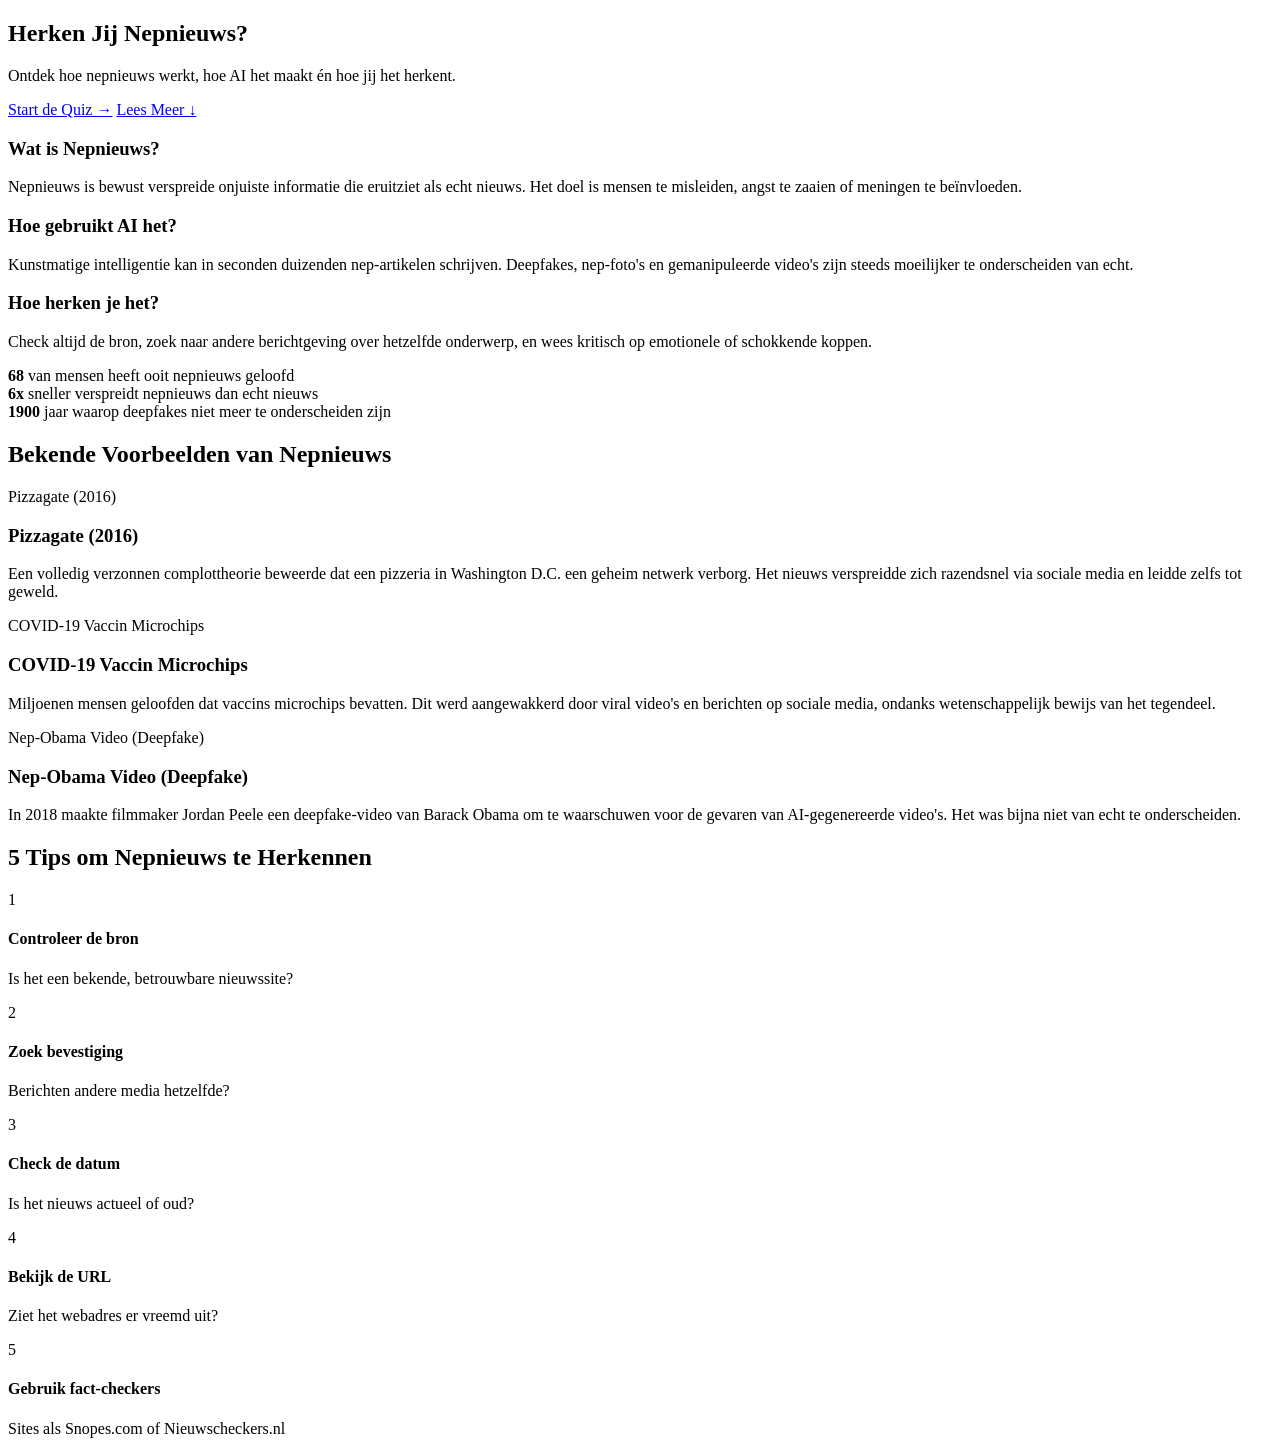
==== index.html @ 0964794d "Add initial HTML structure for Nepnieuws site" ====
<!DOCTYPE html>
<html lang="nl">
<head>
  <meta charset="UTF-8" />
  <meta name="viewport" content="width=device-width, initial-scale=1.0" />
  <title>Herken Jij Nepnieuws?</title>
  <link rel="stylesheet" href="style.css" />
</head>
<body class="dark-theme">
  <main>
    <section class="hero">
      <div class="hero-inner">
        <h1>Herken Jij Nepnieuws?</h1>
        <p>Ontdek hoe nepnieuws werkt, hoe AI het maakt én hoe jij het herkent.</p>
        <div class="hero-buttons">
          <a class="cta-primary" href="quiz.html">Start de Quiz →</a>
          <a class="cta-secondary" href="#intro">Lees Meer ↓</a>
        </div>
      </div>
    </section>

    <section id="intro">
      <div class="intro-grid">
        <article class="card">
          <h3>Wat is Nepnieuws?</h3>
          <p>Nepnieuws is bewust verspreide onjuiste informatie die eruitziet als echt nieuws. Het doel is mensen te misleiden, angst te zaaien of meningen te beïnvloeden.</p>
        </article>
        <article class="card">
          <h3>Hoe gebruikt AI het?</h3>
          <p>Kunstmatige intelligentie kan in seconden duizenden nep-artikelen schrijven. Deepfakes, nep-foto's en gemanipuleerde video's zijn steeds moeilijker te onderscheiden van echt.</p>
        </article>
        <article class="card">
          <h3>Hoe herken je het?</h3>
          <p>Check altijd de bron, zoek naar andere berichtgeving over hetzelfde onderwerp, en wees kritisch op emotionele of schokkende koppen.</p>
        </article>
      </div>
    </section>

    <section class="stats-section">
      <div class="stats-grid">
        <div class="stat">
          <strong data-target="68">0%</strong>
          <span>van mensen heeft ooit nepnieuws geloofd</span>
        </div>
        <div class="stat">
          <strong data-target="6">0x</strong>
          <span>sneller verspreidt nepnieuws dan echt nieuws</span>
        </div>
        <div class="stat">
          <strong data-target="2030">0</strong>
          <span>jaar waarop deepfakes niet meer te onderscheiden zijn</span>
        </div>
      </div>
    </section>

    <section class="examples">
      <h2>Bekende Voorbeelden van Nepnieuws</h2>
      <div class="example-list">
        <div class="example-card">
          <div class="example-image">Pizzagate (2016)</div>
          <div class="example-content">
            <h3>Pizzagate (2016)</h3>
            <p>Een volledig verzonnen complottheorie beweerde dat een pizzeria in Washington D.C. een geheim netwerk verborg. Het nieuws verspreidde zich razendsnel via sociale media en leidde zelfs tot geweld.</p>
          </div>
        </div>
        <div class="example-card">
          <div class="example-image">COVID-19 Vaccin Microchips</div>
          <div class="example-content">
            <h3>COVID-19 Vaccin Microchips</h3>
            <p>Miljoenen mensen geloofden dat vaccins microchips bevatten. Dit werd aangewakkerd door viral video's en berichten op sociale media, ondanks wetenschappelijk bewijs van het tegendeel.</p>
          </div>
        </div>
        <div class="example-card">
          <div class="example-image">Nep-Obama Video (Deepfake)</div>
          <div class="example-content">
            <h3>Nep-Obama Video (Deepfake)</h3>
            <p>In 2018 maakte filmmaker Jordan Peele een deepfake-video van Barack Obama om te waarschuwen voor de gevaren van AI-gegenereerde video's. Het was bijna niet van echt te onderscheiden.</p>
          </div>
        </div>
      </div>
    </section>

    <section class="tips">
      <h2>5 Tips om Nepnieuws te Herkennen</h2>
      <div class="tip-list">
        <div class="tip-card">
          <div class="tip-number">1</div>
          <div class="tip-content">
            <h4>Controleer de bron</h4>
            <p>Is het een bekende, betrouwbare nieuwssite?</p>
          </div>
        </div>
        <div class="tip-card">
          <div class="tip-number">2</div>
          <div class="tip-content">
            <h4>Zoek bevestiging</h4>
            <p>Berichten andere media hetzelfde?</p>
          </div>
        </div>
        <div class="tip-card">
          <div class="tip-number">3</div>
          <div class="tip-content">
            <h4>Check de datum</h4>
            <p>Is het nieuws actueel of oud?</p>
          </div>
        </div>
        <div class="tip-card">
          <div class="tip-number">4</div>
          <div class="tip-content">
            <h4>Bekijk de URL</h4>
            <p>Ziet het webadres er vreemd uit?</p>
          </div>
        </div>
        <div class="tip-card">
          <div class="tip-number">5</div>
          <div class="tip-content">
            <h4>Gebruik fact-checkers</h4>
            <p>Sites als Snopes.com of Nieuwscheckers.nl</p>
          </div>
        </div>
      </div>
    </section>
  </main>

  <script>
    function animateStats(entries, observer) {
      entries.forEach(entry => {
        if (!entry.isIntersecting) return;
        const stat = entry.target;
        const targetValue = parseInt(stat.dataset.target, 10);
        const suffix = stat.textContent.trim().endsWith('x') ? 'x' : '';
        let current = 0;
        const increment = Math.max(1, Math.floor(targetValue / 80));
        const step = () => {
          current += increment;
          if (current >= targetValue) {
            stat.textContent = targetValue + (stat.dataset.target === '6' ? 'x' : '');
            return;
          }
          stat.textContent = current + (stat.dataset.target === '6' ? 'x' : '');
          requestAnimationFrame(step);
        };
        step();
        observer.unobserve(stat);
      });
    }

    document.addEventListener('DOMContentLoaded', () => {
      const stats = document.querySelectorAll('.stat strong');
      const observer = new IntersectionObserver(animateStats, {
        threshold: 0.4,
      });
      stats.forEach(stat => observer.observe(stat));
    });
  </script>
</body>
</html>
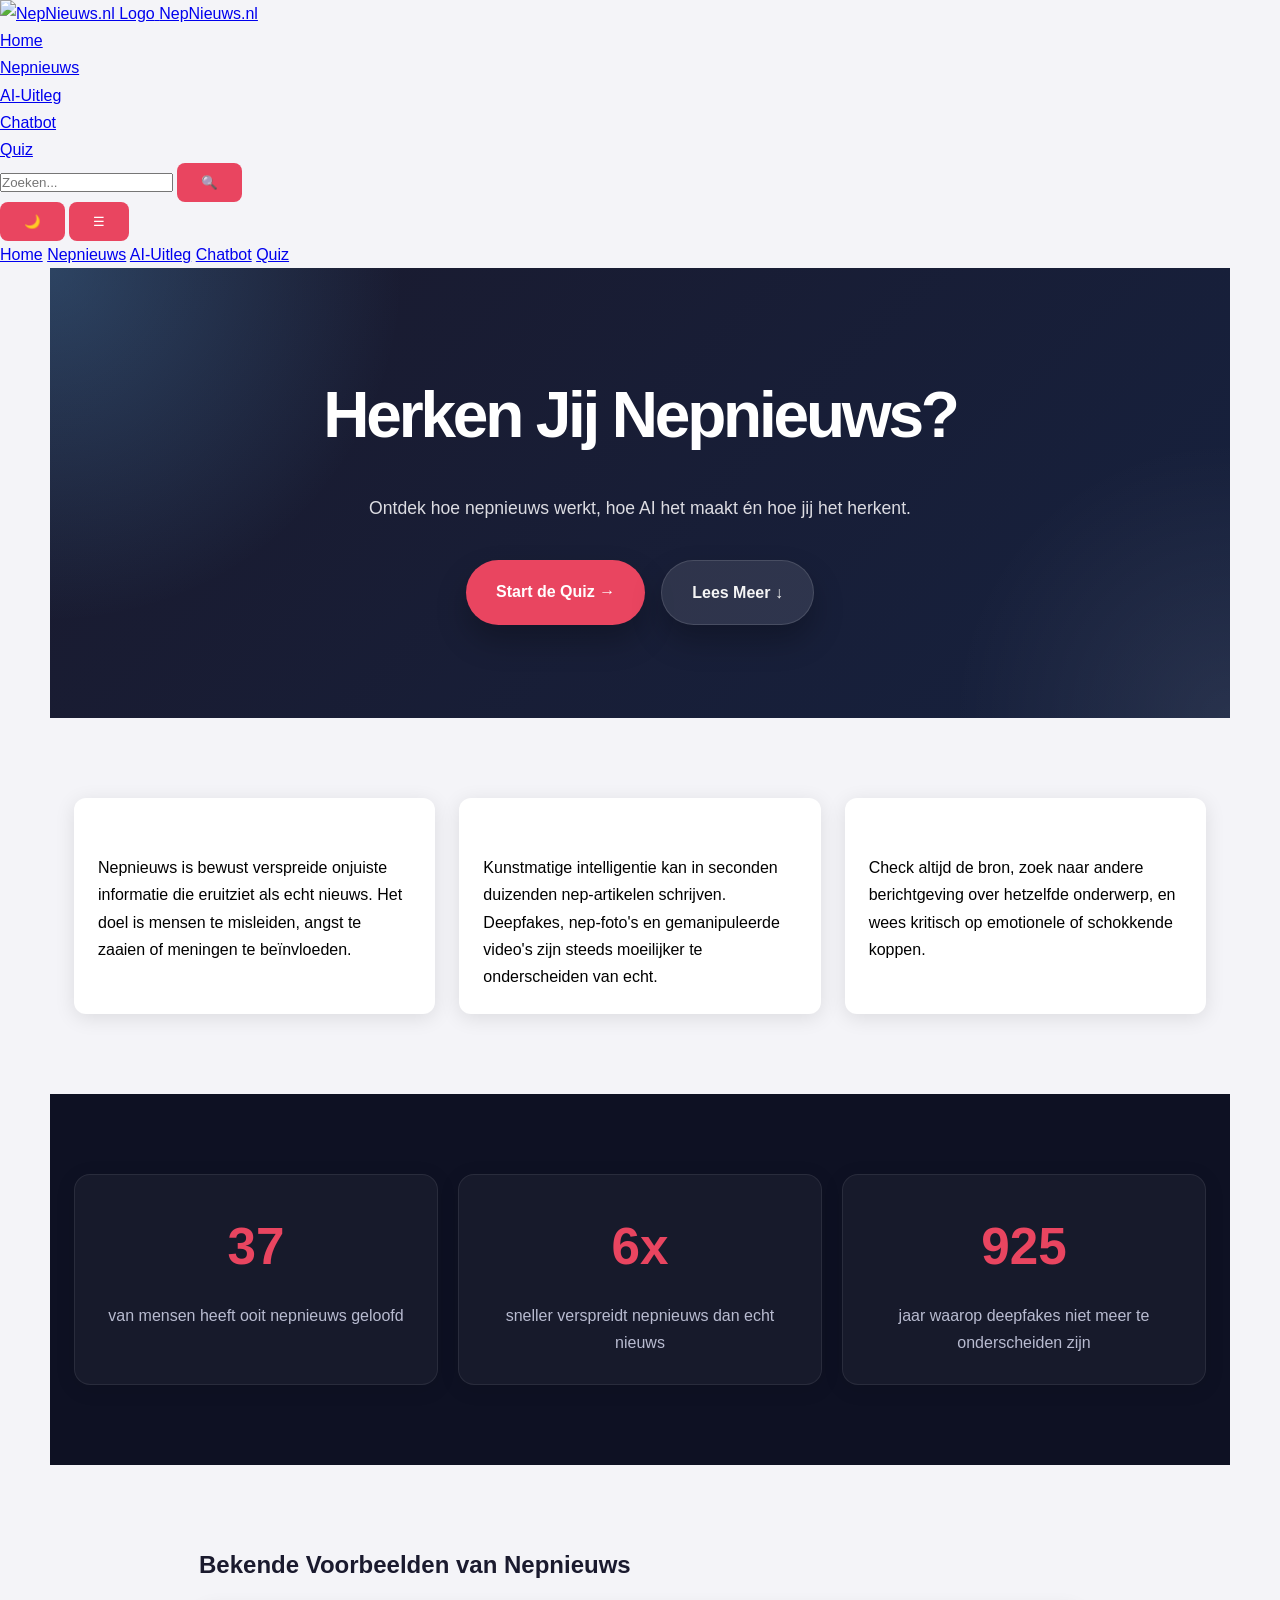
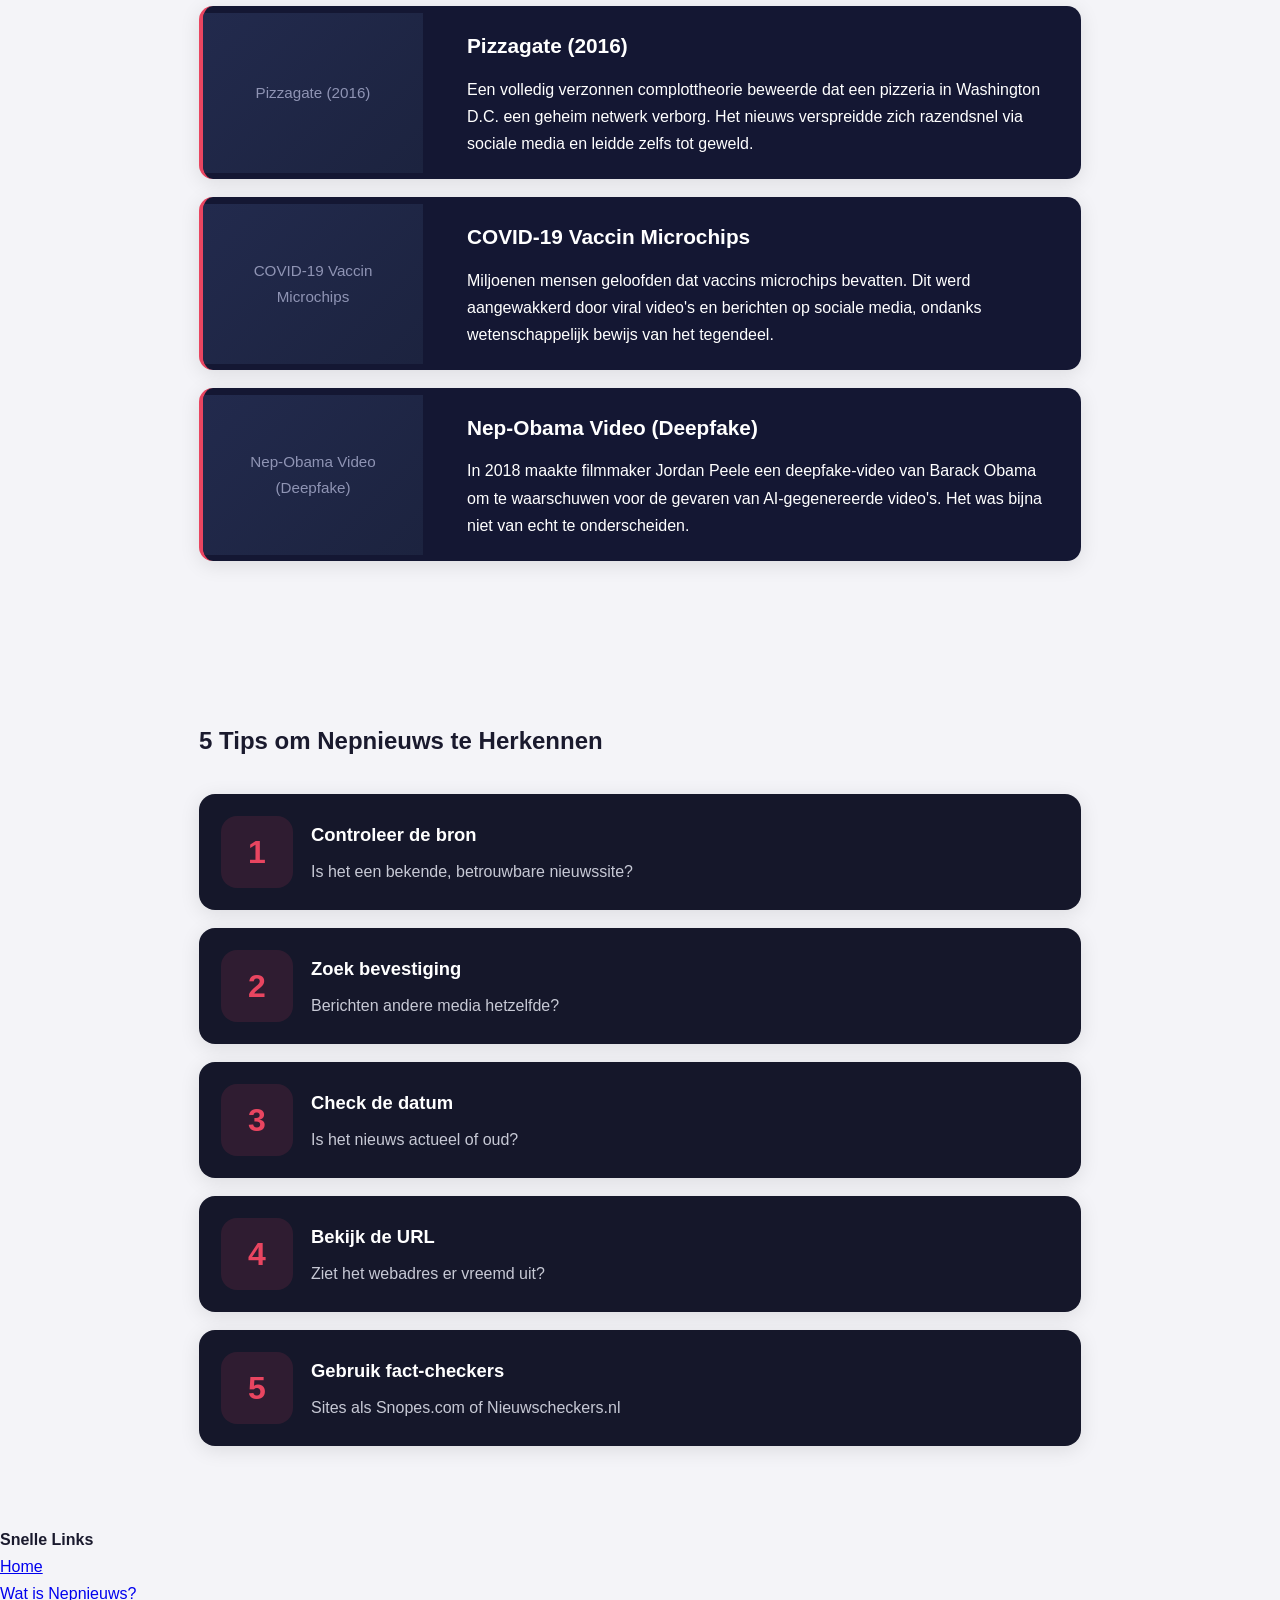
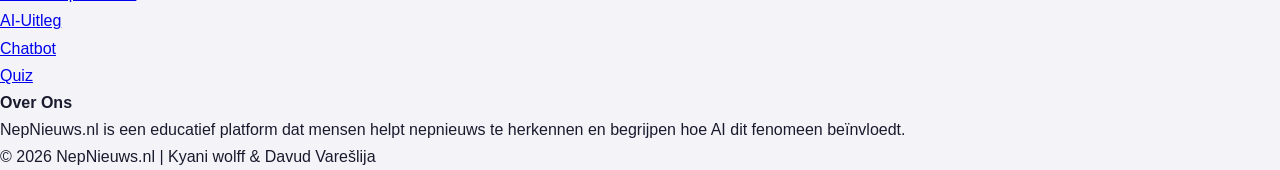
==== commit b6472a5b: "Add navigation, search, and footer to index.html Updated the index.html file to include a navigation" ====
--- a/index.html
+++ b/index.html
@@ -6,7 +6,49 @@
   <title>Herken Jij Nepnieuws?</title>
   <link rel="stylesheet" href="style.css" />
 </head>
-<body class="dark-theme">
+<body>
+  <!-- NAVBAR -->
+  <nav>
+    <div class="navbar-left">
+      <a href="index.html" class="navbar-logo">
+        <img src="/logoantinepnieuws.jpg" alt="NepNieuws.nl Logo" />
+        <span class="navbar-logo-text">NepNieuws.nl</span>
+      </a>
+      <ul class="nav-links">
+        <li><a href="index.html" class="active">Home</a></li>
+        <li><a href="nepnieuws.html">Nepnieuws</a></li>
+        <li><a href="aiuitleg.html">AI-Uitleg</a></li>
+        <li><a href="chatbot.html">Chatbot</a></li>
+        <li><a href="quiz.html">Quiz</a></li>
+      </ul>
+    </div>
+    <div class="navbar-right">
+      <div class="search-container">
+        <input 
+          type="text" 
+          class="search-input" 
+          id="searchInput" 
+          placeholder="Zoeken..."
+        />
+        <button class="search-btn" id="searchBtn">🔍</button>
+      </div>
+      <button class="dark-mode-toggle" id="darkModeToggle" title="Dark mode aan/uit">🌙</button>
+      <button class="hamburger-menu" id="hamburgerMenu">☰</button>
+    </div>
+  </nav>
+
+  <!-- MOBILE MENU -->
+  <div class="mobile-menu" id="mobileMenu">
+    <a href="index.html">Home</a>
+    <a href="nepnieuws.html">Nepnieuws</a>
+    <a href="aiuitleg.html">AI-Uitleg</a>
+    <a href="chatbot.html">Chatbot</a>
+    <a href="quiz.html">Quiz</a>
+  </div>
+
+  <!-- SEARCH RESULTS CONTAINER -->
+  <div class="search-results-container" id="searchResults"></div>
+
   <main>
     <section class="hero">
       <div class="hero-inner">
@@ -121,6 +163,138 @@
       </div>
     </section>
   </main>
+
+  <!-- FOOTER -->
+  <footer>
+    <div class="footer-content">
+      <div class="footer-section">
+        <h4>Snelle Links</h4>
+        <ul class="footer-links">
+          <li><a href="index.html">Home</a></li>
+          <li><a href="nepnieuws.html">Wat is Nepnieuws?</a></li>
+          <li><a href="aiuitleg.html">AI-Uitleg</a></li>
+          <li><a href="chatbot.html">Chatbot</a></li>
+          <li><a href="quiz.html">Quiz</a></li>
+        </ul>
+      </div>
+      <div class="footer-section">
+        <h4>Over Ons</h4>
+        <p>NepNieuws.nl is een educatief platform dat mensen helpt nepnieuws te herkennen en begrijpen hoe AI dit fenomeen beïnvloedt.</p>
+      </div>
+    </div>
+    <div class="footer-bottom">
+      <p>© 2026 NepNieuws.nl | Kyani wolff & Davud Varešlija</p>
+    </div>
+  </footer>
+
+  <script>
+    // Dark Mode Toggle
+    const darkModeToggle = document.getElementById('darkModeToggle');
+    const htmlElement = document.documentElement;
+
+    const savedDarkMode = localStorage.getItem('darkMode');
+    if (savedDarkMode === 'enabled') {
+      htmlElement.classList.add('dark-mode');
+      darkModeToggle.textContent = '☀️';
+    }
+
+    darkModeToggle.addEventListener('click', () => {
+      if (htmlElement.classList.contains('dark-mode')) {
+        htmlElement.classList.remove('dark-mode');
+        localStorage.setItem('darkMode', 'disabled');
+        darkModeToggle.textContent = '🌙';
+      } else {
+        htmlElement.classList.add('dark-mode');
+        localStorage.setItem('darkMode', 'enabled');
+        darkModeToggle.textContent = '☀️';
+      }
+    });
+
+    // Hamburger Menu
+    const hamburgerMenu = document.getElementById('hamburgerMenu');
+    const mobileMenu = document.getElementById('mobileMenu');
+    const mobileLinks = mobileMenu.querySelectorAll('a');
+
+    hamburgerMenu.addEventListener('click', () => {
+      mobileMenu.classList.toggle('active');
+    });
+
+    mobileLinks.forEach(link => {
+      link.addEventListener('click', () => {
+        mobileMenu.classList.remove('active');
+      });
+    });
+
+    // Search Functionality
+    const searchInput = document.getElementById('searchInput');
+    const searchBtn = document.getElementById('searchBtn');
+    const searchResults = document.getElementById('searchResults');
+
+    function highlightText(element, searchTerm) {
+      if (!searchTerm) return;
+      const regex = new RegExp(`(${searchTerm})`, 'gi');
+      element.innerHTML = element.innerHTML.replace(regex, '<mark>$1</mark>');
+    }
+
+    function removeHighlight() {
+      document.querySelectorAll('mark').forEach(mark => {
+        const parent = mark.parentNode;
+        parent.replaceChild(document.createTextNode(mark.textContent), mark);
+        parent.normalize();
+      });
+    }
+
+    function search() {
+      const searchTerm = searchInput.value.trim().toLowerCase();
+      removeHighlight();
+      searchResults.innerHTML = '';
+
+      if (!searchTerm) {
+        searchResults.classList.remove('active');
+        return;
+      }
+
+      const elements = document.querySelectorAll('p, h1, h2, h3, li');
+      let found = false;
+
+      elements.forEach(element => {
+        if (element.textContent.toLowerCase().includes(searchTerm)) {
+          highlightText(element, searchTerm);
+          found = true;
+        }
+      });
+
+      if (!found) {
+        searchResults.innerHTML = `<div class="search-result-item">Geen resultaten gevonden voor: "${searchTerm}"</div>`;
+      }
+      searchResults.classList.add('active');
+    }
+
+    searchBtn.addEventListener('click', search);
+    searchInput.addEventListener('keypress', (e) => {
+      if (e.key === 'Enter') search();
+    });
+
+    searchInput.addEventListener('input', (e) => {
+      if (!e.target.value) {
+        removeHighlight();
+        searchResults.classList.remove('active');
+      }
+    });
+
+    // Set active nav link
+    document.addEventListener('DOMContentLoaded', () => {
+      const navLinks = document.querySelectorAll('.nav-links a');
+      const currentPage = window.location.pathname.split('/').pop() || 'index.html';
+      navLinks.forEach(link => {
+        if (link.getAttribute('href') === currentPage) {
+          link.classList.add('active');
+        } else {
+          link.classList.remove('active');
+        }
+      });
+    });
+  </script>
 
   <script>
     function animateStats(entries, observer) {
--- a/style.css
+++ b/style.css
@@ -0,0 +1,1103 @@
+:root {
+  --primary: #1a1a2e;
+  --secondary: #16213e;
+  --accent: #e94560;
+  --bg-light: #f4f4f8;
+  --text-dark: #1a1a2e;
+  --text-light: #ffffff;
+  --card-bg: #ffffff;
+  --shadow: 0 4px 20px rgba(0,0,0,0.1);
+  --radius: 12px;
+  --transition: all 0.3s ease;
+  --bg-dark: #1a1a2e;
+  --bg-darker: #16213e;
+  --card: #fff;
+  --muted: #a9b7d6;
+  --text-light-color: #f5f7ff;
+  --text-muted: #a9b7d6;
+  --text-light-alt: #e8e8ec;
+  --text-lighter: #dcdce2;
+  --text-medium: #c7c9d5;
+  --text-dim: #b8bbd0;
+}
+
+.dark-mode {
+  --primary: #0f172a;
+  --secondary: #111827;
+  --accent: #f97316;
+  --bg-light: #111827;
+  --text-dark: #f8fafc;
+  --text-light: #ffffff;
+  --card-bg: #1f2937;
+  --shadow: 0 4px 20px rgba(0,0,0,0.4);
+}
+
+*, *::before, *::after {
+  box-sizing: border-box;
+  margin: 0;
+  padding: 0;
+}
+
+html {
+  scroll-behavior: smooth;
+}
+
+body {
+  font-family: 'Source Sans Pro', sans-serif;
+  font-size: 16px;
+  line-height: 1.7;
+  background: var(--bg-light);
+  color: var(--text-dark);
+}
+
+body.dark-theme {
+  background: #0d0d19;
+  color: #e8e8ec;
+}
+
+body.dark-theme.ai-theme {
+  background: #031122;
+  color: #f5f7ff;
+}
+
+h1, h2, h3 {
+  font-family: 'Oswald', sans-serif;
+}
+
+button,
+input[type="button"],
+input[type="submit"],
+button[type="button"],
+button[type="submit"] {
+  appearance: none;
+  border: none;
+  background: var(--accent);
+  color: var(--text-light);
+  border-radius: 8px;
+  padding: 12px 24px;
+  cursor: pointer;
+  transition: var(--transition);
+}
+
+button:hover,
+input[type="button"]:hover,
+input[type="submit"]:hover,
+button[type="button"]:hover,
+button[type="submit"]:hover {
+  transform: translateY(-2px);
+  box-shadow: 0 8px 20px rgba(0,0,0,0.12);
+}
+
+.card {
+  background: var(--card-bg);
+  border-radius: var(--radius);
+  box-shadow: var(--shadow);
+  padding: 24px;
+}
+
+@keyframes fadeInUp {
+  from {
+    opacity: 0;
+    transform: translateY(24px);
+  }
+  to {
+    opacity: 1;
+    transform: translateY(0);
+  }
+}
+
+@keyframes fadeIn {
+  from {
+    opacity: 0;
+  }
+  to {
+    opacity: 1;
+  }
+}
+
+@keyframes countUp {
+  from {
+    transform: translateY(16px);
+    opacity: 0;
+  }
+  to {
+    transform: translateY(0);
+    opacity: 1;
+  }
+}
+
+@keyframes pulse {
+  0%, 100% {
+    transform: scale(1);
+    opacity: 1;
+  }
+  50% {
+    transform: scale(1.03);
+    opacity: 0.85;
+  }
+}
+
+@keyframes bounce {
+  0%, 100% {
+    transform: translateY(0);
+  }
+  50% {
+    transform: translateY(-10px);
+  }
+}
+
+@media (max-width: 768px) {
+  body {
+    font-size: 15px;
+  }
+
+  .card {
+    padding: 20px;
+  }
+
+  button,
+  input[type="button"],
+  input[type="submit"],
+  button[type="button"],
+  button[type="submit"] {
+    width: 100%;
+    padding: 12px 20px;
+  }
+}
+
+@media (max-width: 480px) {
+  body {
+    font-size: 14px;
+  }
+
+  .card {
+    padding: 18px;
+  }
+
+  h1 {
+    font-size: 1.8rem;
+  }
+
+  h2 {
+    font-size: 1.5rem;
+  }
+
+  h3 {
+    font-size: 1.25rem;
+  }
+}
+
+/* Hero Section */
+.hero {
+  min-height: 50vh;
+  display: flex;
+  align-items: center;
+  justify-content: center;
+  padding: 40px 24px;
+  background: linear-gradient(135deg, #1a1a2e 0%, #16213e 100%);
+  text-align: center;
+  position: relative;
+  overflow: hidden;
+}
+
+.hero::before {
+  content: '';
+  position: absolute;
+  inset: 0;
+  background: radial-gradient(circle at top left,rgba(102,192,255,.25),transparent 28%),radial-gradient(circle at bottom right,rgba(255,255,255,.08),transparent 22%);
+  pointer-events: none;
+}
+
+.hero.dark-hero {
+  background: #031122;
+}
+
+.hero.dark-hero::before {
+  background: linear-gradient(135deg, #081b3f, #0e254f);
+}
+
+.hero-inner {
+  max-width: 900px;
+  position: relative;
+  z-index: 1;
+}
+
+.hero h1 {
+  margin: 0;
+  font-size: clamp(2.8rem, 5vw, 5rem);
+  color: #fff;
+  opacity: 0;
+  transform: translateY(30px);
+  animation: fadeUp 0.8s ease-out forwards;
+  letter-spacing: -0.05em;
+}
+
+.hero-dark h1 {
+  font-size: min(4rem, 9vw);
+}
+
+.hero p {
+  margin: 24px auto 36px;
+  max-width: 680px;
+  color: #dcdce2;
+  font-size: 1.1rem;
+}
+
+.hero.dark-hero p {
+  color: var(--muted);
+}
+
+.hero-buttons {
+  display: inline-flex;
+  gap: 16px;
+  flex-wrap: wrap;
+  justify-content: center;
+}
+
+.hero-buttons a {
+  padding: 18px 30px;
+  border-radius: 999px;
+  font-weight: 700;
+  transition: transform 0.2s ease, box-shadow 0.2s ease;
+  box-shadow: 0 16px 30px rgba(0, 0, 0, 0.25);
+  text-decoration: none;
+}
+
+.cta-primary {
+  background: var(--accent) !important;
+  color: #fff !important;
+}
+
+.cta-secondary {
+  background: rgba(255, 255, 255, 0.1) !important;
+  color: #f5f5f5 !important;
+  border: 1px solid rgba(255, 255, 255, 0.12);
+}
+
+.hero-buttons a:hover {
+  transform: translateY(-2px);
+  box-shadow: 0 22px 38px rgba(0, 0, 0, 0.32);
+}
+
+/* Section Layouts */
+section {
+  padding: 80px 24px;
+  max-width: 1180px;
+  margin: 0 auto;
+}
+
+section.intro {
+  padding: 60px 20px;
+}
+
+section.stats-section {
+  background: #0e1123;
+  color: var(--text-light-alt);
+}
+
+section.examples {
+  max-width: 930px;
+  margin: 0 auto;
+  padding: 80px 24px;
+}
+
+section.tips {
+  max-width: 930px;
+  margin: 0 auto;
+  padding: 80px 24px;
+}
+
+/* Grid Layouts */
+.intro-grid {
+  display: grid;
+  gap: 24px;
+  grid-template-columns: repeat(3, 1fr);
+}
+
+.cards-grid {
+  display: grid;
+  grid-template-columns: repeat(auto-fit, minmax(240px, 1fr));
+  gap: 20px;
+  margin-top: 20px;
+}
+
+.stats-grid {
+  display: grid;
+  grid-template-columns: repeat(3, 1fr);
+  gap: 20px;
+}
+
+.example-list {
+  display: grid;
+  gap: 18px;
+}
+
+.tip-list {
+  display: grid;
+  gap: 18px;
+  margin-top: 32px;
+}
+
+.consequences {
+  display: grid;
+  grid-template-columns: repeat(auto-fit, minmax(220px, 1fr));
+  gap: 20px;
+  margin-top: 25px;
+}
+
+.examples {
+  display: grid;
+  grid-template-columns: 1fr;
+  gap: 20px;
+  margin-top: 25px;
+}
+
+.split {
+  display: grid;
+  grid-template-columns: 1fr 1fr;
+  gap: 1.5rem;
+}
+
+/* Cards */
+.stat {
+  background: rgba(255, 255, 255, 0.04);
+  border: 1px solid rgba(255, 255, 255, 0.08);
+  border-radius: 16px;
+  padding: 28px;
+  text-align: center;
+  box-shadow: var(--shadow);
+}
+
+.stat strong {
+  display: block;
+  font-size: 3.2rem;
+  color: var(--accent);
+  margin-bottom: 12px;
+}
+
+.stat span {
+  color: var(--text-dim);
+  font-size: 1rem;
+}
+
+.example-card {
+  display: grid;
+  grid-template-columns: 220px 1fr;
+  gap: 20px;
+  align-items: center;
+  background: #141733;
+  border-radius: 14px;
+  overflow: hidden;
+  border-left: 4px solid var(--accent);
+  box-shadow: var(--shadow);
+}
+
+.example-image {
+  min-height: 160px;
+  background: linear-gradient(135deg, #222a4d, #1c233f);
+  display: flex;
+  align-items: center;
+  justify-content: center;
+  color: #8f94b4;
+  font-size: 0.95rem;
+  padding: 16px;
+  text-align: center;
+}
+
+.example-content {
+  padding: 22px 24px;
+}
+
+.example-content h3 {
+  margin: 0 0 12px;
+  color: #fff;
+  font-size: 1.3rem;
+}
+
+.example-content p {
+  margin: 0;
+  color: var(--text-medium);
+}
+
+.tip-card {
+  display: grid;
+  grid-template-columns: 72px 1fr;
+  gap: 18px;
+  background: #15172a;
+  border-radius: 16px;
+  padding: 22px;
+  align-items: center;
+  box-shadow: var(--shadow);
+}
+
+.tip-number {
+  min-width: 72px;
+  min-height: 72px;
+  display: grid;
+  place-items: center;
+  background: rgba(233, 69, 96, 0.12);
+  color: var(--accent);
+  font-size: 2rem;
+  font-weight: 700;
+  border-radius: 16px;
+}
+
+.tip-content h4 {
+  margin: 0 0 8px;
+  font-size: 1.15rem;
+  color: #fff;
+}
+
+.tip-content p {
+  margin: 0;
+  color: var(--text-medium);
+}
+
+.consequence {
+  background: #fff;
+  border-radius: 18px;
+  box-shadow: 0 14px 30px rgba(0, 0, 0, 0.08);
+  padding: 24px;
+  text-align: center;
+}
+
+.consequence span {
+  display: block;
+  font-size: 2.2rem;
+  margin-bottom: 1rem;
+}
+
+.consequence-logo {
+  display: block;
+  width: 60px;
+  height: 60px;
+  margin: 0 auto 1rem;
+  object-fit: contain;
+}
+
+.consequence h3 {
+  margin-top: 0;
+  color: #1a1a2e;
+}
+
+.consequence p {
+  margin: 0;
+  color: #555;
+}
+
+/* Nepnieuws Specific Styles */
+.section h2 {
+  margin: 0 0 1rem;
+  font-size: 2rem;
+  color: #000000;
+}
+
+.section p {
+  margin: 0 0 1.5rem;
+  color: #000000;
+  max-width: 780px;
+}
+
+.card h3,
+.example-card h3,
+.consequence h3 {
+  margin-top: 0;
+  color: #ffffff;
+}
+
+.card p {
+  margin: 0;
+  color: #000000;
+}
+
+.example-card p,
+.consequence p {
+  margin: 0;
+  color: #ffffff;
+}
+
+/* Timeline */
+.timeline {
+  position: relative;
+  padding-left: 40px;
+  margin-top: 30px;
+}
+
+.timeline::before {
+  content: "";
+  position: absolute;
+  left: 18px;
+  top: 0;
+  width: 4px;
+  height: 100%;
+  background: #e94560;
+  border-radius: 2px;
+}
+
+.timeline-step {
+  position: relative;
+  padding: 20px 20px 20px 36px;
+  margin-bottom: 24px;
+  opacity: 0;
+  transform: translateX(-20px);
+  transition: opacity 0.6s ease, transform 0.6s ease;
+  background: #fff;
+  border-radius: 18px;
+  box-shadow: 0 14px 28px rgba(0, 0, 0, 0.06);
+}
+
+.timeline-step.visible {
+  opacity: 1;
+  transform: translateX(0);
+}
+
+.timeline-step::before {
+  content: "";
+  position: absolute;
+  left: -30px;
+  top: 24px;
+  width: 16px;
+  height: 16px;
+  border-radius: 50%;
+  background: #fff;
+  border: 4px solid #e94560;
+}
+
+.timeline-step h3 {
+  margin: 0 0 0.5rem;
+  font-size: 1.05rem;
+}
+
+.timeline-step p {
+  margin: 0;
+  color: #555;
+}
+
+/* AI Uitleg Specific Styles */
+.grid {
+  display: grid;
+  gap: 1.5rem;
+}
+
+.cards-3 {
+  grid-template-columns: repeat(auto-fit, minmax(240px, 1fr));
+}
+
+.cards-4 {
+  grid-template-columns: repeat(auto-fit, minmax(220px, 1fr));
+}
+
+.dark-card {
+  background: linear-gradient(180deg, rgba(255, 255, 255, 0.05), rgba(255, 255, 255, 0.02));
+  border: 1px solid rgba(255, 255, 255, 0.08);
+  border-radius: 18px;
+  padding: 1.75rem;
+  backdrop-filter: blur(16px);
+  box-shadow: 0 20px 80px rgba(0, 0, 0, 0.18);
+}
+
+.dark-card h3 {
+  margin-top: 0;
+  font-size: 1.15rem;
+  color: #fff;
+}
+
+.dark-card p {
+  margin: 0.9rem 0 0;
+  color: var(--muted);
+  font-size: 0.97rem;
+}
+
+.dots {
+  position: absolute;
+  inset: 0;
+  pointer-events: none;
+  opacity: 0.35;
+  background-image: radial-gradient(circle, #ffffff 1px, transparent 1px);
+  background-size: 30px 30px;
+  animation: moveDots 16s linear infinite;
+}
+
+/* Animations */
+@keyframes fadeUp {
+  from {
+    opacity: 0;
+    transform: translateY(30px);
+  }
+  to {
+    opacity: 1;
+    transform: translateY(0);
+  }
+}
+
+@keyframes fadeInUp {
+  from {
+    opacity: 0;
+    transform: translateY(24px);
+  }
+  to {
+    opacity: 1;
+    transform: translateY(0);
+  }
+}
+
+@keyframes fadeIn {
+  from {
+    opacity: 0;
+  }
+  to {
+    opacity: 1;
+  }
+}
+
+@keyframes countUp {
+  from {
+    transform: translateY(16px);
+    opacity: 0;
+  }
+  to {
+    transform: translateY(0);
+    opacity: 1;
+  }
+}
+
+@keyframes pulse {
+  0%, 100% {
+    transform: scale(1);
+    opacity: 1;
+  }
+  50% {
+    transform: scale(1.03);
+    opacity: 0.85;
+  }
+}
+
+@keyframes bounce {
+  0%, 100% {
+    transform: translateY(0);
+  }
+  50% {
+    transform: translateY(-10px);
+  }
+}
+
+@keyframes moveDots {
+  0% {
+    background-position: 0 0;
+  }
+  100% {
+    background-position: 60px 60px;
+  }
+}
+
+/* Chatbot Styles */
+.chat-container {
+  width: 100%;
+  max-width: 700px;
+  margin: 0 auto;
+}
+
+#chat-window {
+  background: #ffffff;
+  border: 1px solid rgba(45, 125, 247, 0.12);
+  border-radius: 16px;
+  height: 450px;
+  overflow-y: auto;
+  padding: 20px;
+  box-shadow: 0 16px 40px rgba(15, 23, 42, 0.08);
+}
+
+.message {
+  display: inline-block;
+  max-width: 82%;
+  margin-bottom: 16px;
+  padding: 14px 16px;
+  line-height: 1.6;
+}
+
+.message .name {
+  display: block;
+  font-size: 0.78rem;
+  margin-bottom: 8px;
+  text-transform: uppercase;
+  letter-spacing: 0.08em;
+  color: rgba(255, 255, 255, 0.75);
+}
+
+.message.bot {
+  background: #2b3b6c;
+  color: #fff;
+  border-radius: 18px 18px 18px 4px;
+  align-self: flex-start;
+}
+
+.message.user {
+  background: #2d7df7;
+  color: #fff;
+  border-radius: 18px 18px 4px 18px;
+  align-self: flex-end;
+  margin-left: auto;
+}
+
+.typing {
+  display: inline-flex;
+  align-items: center;
+  background: rgba(45, 125, 247, 0.12);
+  color: #1e293b;
+  border-radius: 18px 18px 18px 4px;
+  padding: 14px 16px;
+  margin-bottom: 16px;
+}
+
+.typing .dots {
+  display: inline-flex;
+  gap: 4px;
+  margin-left: 8px;
+}
+
+.typing .dot {
+  width: 8px;
+  height: 8px;
+  background: #2d7df7;
+  border-radius: 50%;
+  animation: blink 1s infinite ease-in-out;
+}
+
+.typing .dot:nth-child(2) {
+  animation-delay: 0.2s;
+}
+
+.typing .dot:nth-child(3) {
+  animation-delay: 0.4s;
+}
+
+@keyframes blink {
+  0%, 80%, 100% { opacity: 0.2; }
+  40% { opacity: 1; }
+}
+
+.input-row {
+  margin-top: 18px;
+  display: flex;
+  gap: 10px;
+  align-items: stretch;
+}
+
+.input-row input[type="text"] {
+  flex: 1;
+  border: 1px solid rgba(45, 125, 247, 0.2);
+  border-radius: 999px;
+  padding: 14px 18px;
+  font-size: 1rem;
+  outline: none;
+  transition: border-color 0.2s;
+  font-family: inherit;
+}
+
+.input-row input[type="text"]:focus {
+  border-color: #2d7df7;
+  box-shadow: 0 0 0 4px rgba(45, 125, 247, 0.1);
+}
+
+.input-row button {
+  border: none;
+  background: #2d7df7;
+  color: #fff;
+  border-radius: 999px;
+  padding: 0 18px;
+  min-width: 56px;
+  font-size: 1.2rem;
+  cursor: pointer;
+  transition: transform 0.2s ease;
+}
+
+.input-row button:hover {
+  transform: translateY(-1px);
+}
+
+.chat-wrapper {
+  display: flex;
+  flex-direction: column;
+  height: 100%;
+}
+
+body.chat-page {
+  background: linear-gradient(180deg, #eef4ff 0%, #f8fbff 100%);
+  min-height: 100vh;
+  display: flex;
+  align-items: center;
+  justify-content: center;
+  padding: 30px 16px;
+}
+
+body.chat-page h1 {
+  font-size: 2rem;
+  margin-bottom: 10px;
+  text-align: center;
+}
+
+body.chat-page p.description {
+  margin: 0 0 24px;
+  font-size: 1rem;
+  color: #5c6a82;
+  text-align: center;
+  line-height: 1.6;
+}
+
+/* Quiz Styles */
+.quiz-shell {
+  width: 100%;
+  max-width: 650px;
+}
+
+.quiz-page-hero {
+  background: var(--card-bg);
+  border-radius: var(--radius);
+  box-shadow: var(--shadow);
+  padding: 28px 32px;
+  margin-bottom: 24px;
+}
+
+.quiz-page-hero h1 {
+  font-size: clamp(1.9rem, 2.5vw, 2.5rem);
+  margin-bottom: 12px;
+}
+
+.quiz-page-hero p {
+  color: #434658;
+  font-size: 1rem;
+}
+
+.progress-wrap {
+  background: #e3e7f2;
+  border-radius: 999px;
+  height: 12px;
+  overflow: hidden;
+  margin-top: 22px;
+}
+
+.progress-bar {
+  background: linear-gradient(90deg, var(--accent), #ff6f91);
+  width: 0%;
+  height: 100%;
+  transition: width 0.5s ease;
+}
+
+.quiz-container {
+  background: transparent;
+}
+
+.question-box {
+  margin-bottom: 24px;
+}
+
+.question-number {
+  color: var(--accent);
+  text-transform: uppercase;
+  font-size: 0.9rem;
+  letter-spacing: 0.08em;
+  margin-bottom: 10px;
+}
+
+#question {
+  font-size: clamp(1.3rem, 2vw, 1.8rem);
+  color: var(--primary);
+}
+
+.answers {
+  display: grid;
+  gap: 14px;
+  margin-bottom: 20px;
+}
+
+.answer-btn {
+  width: 100%;
+  text-align: left;
+  background: #f7f8fb;
+  border: 1px solid #d7dbe7;
+  border-radius: 12px;
+  padding: 16px 18px;
+  color: var(--text-dark);
+  cursor: pointer;
+  transition: var(--transition);
+  font-size: 1rem;
+}
+
+.answer-btn:hover:not(:disabled) {
+  transform: translateY(-1px);
+  border-color: var(--accent);
+}
+
+.answer-btn.correct {
+  background: #d9f7e1;
+  border-color: #4caf50;
+  color: #145a32;
+}
+
+.answer-btn.wrong {
+  background: #fde2e2;
+  border-color: #e63946;
+  color: #7b1113;
+}
+
+.answer-btn:disabled {
+  cursor: not-allowed;
+  opacity: 0.85;
+  pointer-events: none;
+}
+
+.explanation {
+  font-size: 0.98rem;
+  color: #33394d;
+  background: #eef2ff;
+  border-radius: 12px;
+  padding: 18px;
+  border: 1px solid #d8dde7;
+  display: none;
+}
+
+.next-btn {
+  background: var(--accent);
+  border: none;
+  color: var(--text-light);
+  border-radius: 10px;
+  padding: 14px 22px;
+  cursor: pointer;
+  font-size: 1rem;
+  transition: var(--transition);
+}
+
+.next-btn:hover {
+  transform: translateY(-1px);
+  box-shadow: 0 10px 20px rgba(233,69,96,0.18);
+}
+
+.hidden {
+  display: none;
+}
+
+.result-card {
+  text-align: center;
+}
+
+.result-card h2 {
+  font-size: 2rem;
+  margin-bottom: 18px;
+}
+
+.result-card p {
+  color: #4a4f70;
+  margin-bottom: 24px;
+}
+
+.restart-btn {
+  background: #16213e;
+  color: var(--text-light);
+  border: none;
+  padding: 14px 24px;
+  border-radius: 10px;
+  cursor: pointer;
+  transition: var(--transition);
+}
+
+.restart-btn:hover {
+  transform: translateY(-1px);
+  background: #0f172b;
+}
+
+body.quiz-page {
+  background: linear-gradient(180deg, #f4f4f8 0%, #dfe4ee 100%);
+  min-height: 100vh;
+  display: flex;
+  align-items: center;
+  justify-content: center;
+  padding: 40px 20px;
+}
+
+@media (max-width: 768px) {
+  .quiz-page-hero,
+  .card {
+    padding: 24px;
+  }
+
+  .answers {
+    gap: 12px;
+  }
+}
+
+@media (max-width: 480px) {
+  .quiz-page-hero,
+  .card {
+    padding: 20px;
+  }
+
+  .answer-btn {
+    padding: 14px 16px;
+    font-size: 0.96rem;
+  }
+
+  .next-btn,
+  .restart-btn {
+    width: 100%;
+  }
+}
+
+/* Responsive */
+@media (max-width: 900px) {
+  .intro-grid,
+  .stats-grid,
+  .split {
+    grid-template-columns: 1fr;
+  }
+
+  .example-card {
+    grid-template-columns: 1fr;
+  }
+
+  .example-image {
+    min-height: 140px;
+  }
+
+  section {
+    padding: 60px 20px;
+  }
+}
+
+@media (max-width: 760px) {
+  .examples {
+    grid-template-columns: 1fr;
+  }
+}
+
+@media (max-width: 680px) {
+  .intro-grid,
+  .stats-grid,
+  .split {
+    grid-template-columns: 1fr;
+  }
+
+  .hero-buttons {
+    flex-direction: column;
+    width: 100%;
+  }
+
+  .hero-buttons a {
+    width: 100%;
+  }
+
+  .example-card {
+    border-left: none;
+  }
+
+  .tip-card {
+    grid-template-columns: 1fr;
+  }
+
+  .tip-number {
+    margin: 0 auto;
+  }
+
+  .hero h1 {
+    font-size: 2.7rem;
+  }
+}
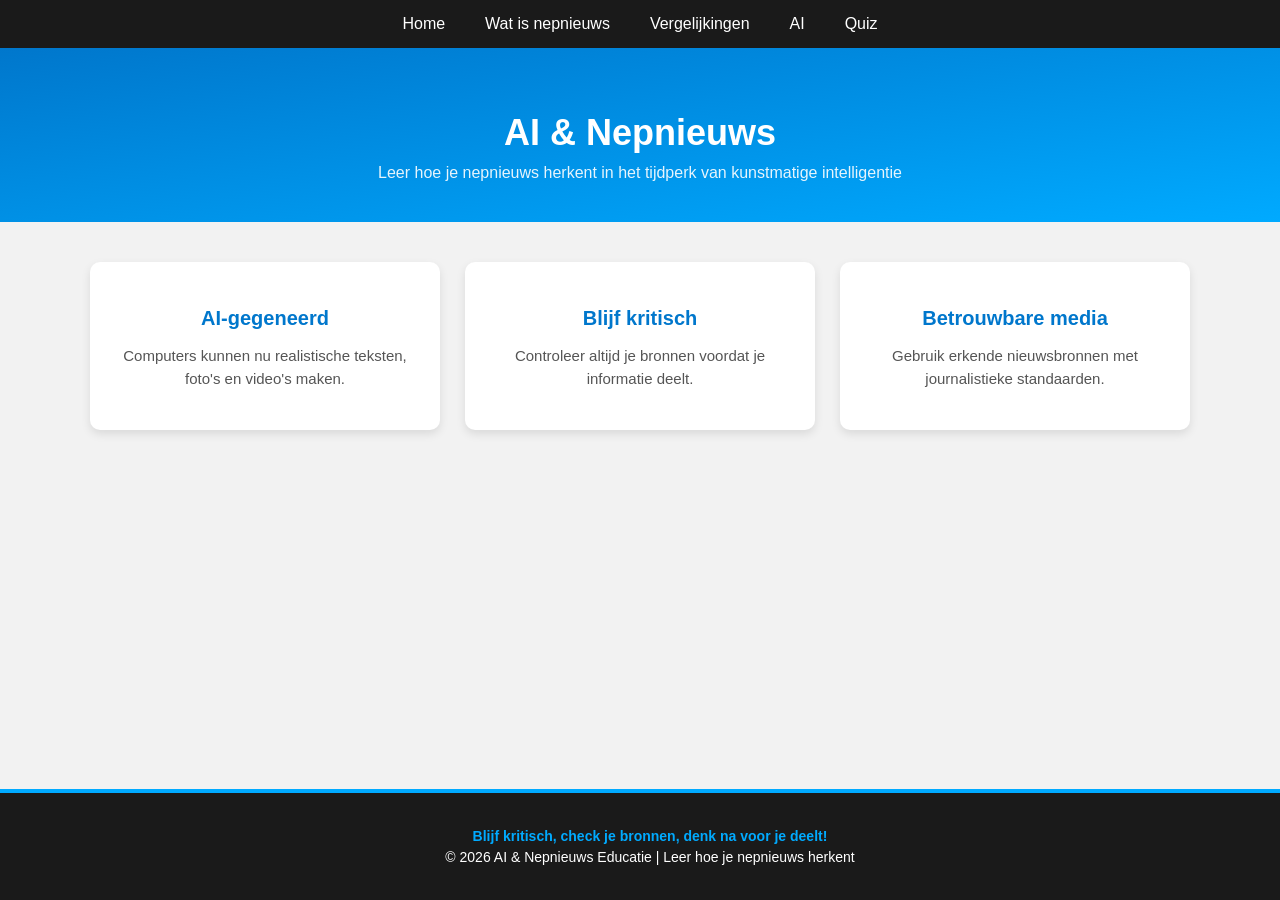
==== commit 342c3512: "home en wat is nep nieuws aan het maken" ====
--- a/index.html
+++ b/index.html
@@ -1,331 +1,50 @@
-<!DOCTYPE html>
-<html lang="nl">
-<head>
-  <meta charset="UTF-8" />
-  <meta name="viewport" content="width=device-width, initial-scale=1.0" />
-  <title>Herken Jij Nepnieuws?</title>
-  <link rel="stylesheet" href="style.css" />
-</head>
-<body>
-  <!-- NAVBAR -->
-  <nav>
-    <div class="navbar-left">
-      <a href="index.html" class="navbar-logo">
-        <img src="/logoantinepnieuws.jpg" alt="NepNieuws.nl Logo" />
-        <span class="navbar-logo-text">NepNieuws.nl</span>
-      </a>
-      <ul class="nav-links">
-        <li><a href="index.html" class="active">Home</a></li>
-        <li><a href="nepnieuws.html">Nepnieuws</a></li>
-        <li><a href="aiuitleg.html">AI-Uitleg</a></li>
-        <li><a href="chatbot.html">Chatbot</a></li>
-        <li><a href="quiz.html">Quiz</a></li>
-      </ul>
-    </div>
-    <div class="navbar-right">
-      <div class="search-container">
-        <input 
-          type="text" 
-          class="search-input" 
-          id="searchInput" 
-          placeholder="Zoeken..."
-        />
-        <button class="search-btn" id="searchBtn">🔍</button>
-      </div>
-      <button class="dark-mode-toggle" id="darkModeToggle" title="Dark mode aan/uit">🌙</button>
-      <button class="hamburger-menu" id="hamburgerMenu">☰</button>
-    </div>
-  </nav>
-
-  <!-- MOBILE MENU -->
-  <div class="mobile-menu" id="mobileMenu">
-    <a href="index.html">Home</a>
-    <a href="nepnieuws.html">Nepnieuws</a>
-    <a href="aiuitleg.html">AI-Uitleg</a>
-    <a href="chatbot.html">Chatbot</a>
-    <a href="quiz.html">Quiz</a>
-  </div>
-
-  <!-- SEARCH RESULTS CONTAINER -->
-  <div class="search-results-container" id="searchResults"></div>
-
-  <main>
-    <section class="hero">
-      <div class="hero-inner">
-        <h1>Herken Jij Nepnieuws?</h1>
-        <p>Ontdek hoe nepnieuws werkt, hoe AI het maakt én hoe jij het herkent.</p>
-        <div class="hero-buttons">
-          <a class="cta-primary" href="quiz.html">Start de Quiz →</a>
-          <a class="cta-secondary" href="#intro">Lees Meer ↓</a>
-        </div>
-      </div>
-    </section>
-
-    <section id="intro">
-      <div class="intro-grid">
-        <article class="card">
-          <h3>Wat is Nepnieuws?</h3>
-          <p>Nepnieuws is bewust verspreide onjuiste informatie die eruitziet als echt nieuws. Het doel is mensen te misleiden, angst te zaaien of meningen te beïnvloeden.</p>
-        </article>
-        <article class="card">
-          <h3>Hoe gebruikt AI het?</h3>
-          <p>Kunstmatige intelligentie kan in seconden duizenden nep-artikelen schrijven. Deepfakes, nep-foto's en gemanipuleerde video's zijn steeds moeilijker te onderscheiden van echt.</p>
-        </article>
-        <article class="card">
-          <h3>Hoe herken je het?</h3>
-          <p>Check altijd de bron, zoek naar andere berichtgeving over hetzelfde onderwerp, en wees kritisch op emotionele of schokkende koppen.</p>
-        </article>
-      </div>
-    </section>
-
-    <section class="stats-section">
-      <div class="stats-grid">
-        <div class="stat">
-          <strong data-target="68">0%</strong>
-          <span>van mensen heeft ooit nepnieuws geloofd</span>
-        </div>
-        <div class="stat">
-          <strong data-target="6">0x</strong>
-          <span>sneller verspreidt nepnieuws dan echt nieuws</span>
-        </div>
-        <div class="stat">
-          <strong data-target="2030">0</strong>
-          <span>jaar waarop deepfakes niet meer te onderscheiden zijn</span>
-        </div>
-      </div>
-    </section>
-
-    <section class="examples">
-      <h2>Bekende Voorbeelden van Nepnieuws</h2>
-      <div class="example-list">
-        <div class="example-card">
-          <div class="example-image">Pizzagate (2016)</div>
-          <div class="example-content">
-            <h3>Pizzagate (2016)</h3>
-            <p>Een volledig verzonnen complottheorie beweerde dat een pizzeria in Washington D.C. een geheim netwerk verborg. Het nieuws verspreidde zich razendsnel via sociale media en leidde zelfs tot geweld.</p>
-          </div>
-        </div>
-        <div class="example-card">
-          <div class="example-image">COVID-19 Vaccin Microchips</div>
-          <div class="example-content">
-            <h3>COVID-19 Vaccin Microchips</h3>
-            <p>Miljoenen mensen geloofden dat vaccins microchips bevatten. Dit werd aangewakkerd door viral video's en berichten op sociale media, ondanks wetenschappelijk bewijs van het tegendeel.</p>
-          </div>
-        </div>
-        <div class="example-card">
-          <div class="example-image">Nep-Obama Video (Deepfake)</div>
-          <div class="example-content">
-            <h3>Nep-Obama Video (Deepfake)</h3>
-            <p>In 2018 maakte filmmaker Jordan Peele een deepfake-video van Barack Obama om te waarschuwen voor de gevaren van AI-gegenereerde video's. Het was bijna niet van echt te onderscheiden.</p>
-          </div>
-        </div>
-      </div>
-    </section>
-
-    <section class="tips">
-      <h2>5 Tips om Nepnieuws te Herkennen</h2>
-      <div class="tip-list">
-        <div class="tip-card">
-          <div class="tip-number">1</div>
-          <div class="tip-content">
-            <h4>Controleer de bron</h4>
-            <p>Is het een bekende, betrouwbare nieuwssite?</p>
-          </div>
-        </div>
-        <div class="tip-card">
-          <div class="tip-number">2</div>
-          <div class="tip-content">
-            <h4>Zoek bevestiging</h4>
-            <p>Berichten andere media hetzelfde?</p>
-          </div>
-        </div>
-        <div class="tip-card">
-          <div class="tip-number">3</div>
-          <div class="tip-content">
-            <h4>Check de datum</h4>
-            <p>Is het nieuws actueel of oud?</p>
-          </div>
-        </div>
-        <div class="tip-card">
-          <div class="tip-number">4</div>
-          <div class="tip-content">
-            <h4>Bekijk de URL</h4>
-            <p>Ziet het webadres er vreemd uit?</p>
-          </div>
-        </div>
-        <div class="tip-card">
-          <div class="tip-number">5</div>
-          <div class="tip-content">
-            <h4>Gebruik fact-checkers</h4>
-            <p>Sites als Snopes.com of Nieuwscheckers.nl</p>
-          </div>
-        </div>
-      </div>
-    </section>
-  </main>
-
-  <!-- FOOTER -->
-  <footer>
-    <div class="footer-content">
-      <div class="footer-section">
-        <h4>Snelle Links</h4>
-        <ul class="footer-links">
-          <li><a href="index.html">Home</a></li>
-          <li><a href="nepnieuws.html">Wat is Nepnieuws?</a></li>
-          <li><a href="aiuitleg.html">AI-Uitleg</a></li>
-          <li><a href="chatbot.html">Chatbot</a></li>
-          <li><a href="quiz.html">Quiz</a></li>
-        </ul>
-      </div>
-      <div class="footer-section">
-        <h4>Over Ons</h4>
-        <p>NepNieuws.nl is een educatief platform dat mensen helpt nepnieuws te herkennen en begrijpen hoe AI dit fenomeen beïnvloedt.</p>
-      </div>
-    </div>
-    <div class="footer-bottom">
-      <p>© 2026 NepNieuws.nl | Kyani wolff & Davud Varešlija</p>
-    </div>
-  </footer>
-
-  <script>
-    // Dark Mode Toggle
-    const darkModeToggle = document.getElementById('darkModeToggle');
-    const htmlElement = document.documentElement;
-
-    const savedDarkMode = localStorage.getItem('darkMode');
-    if (savedDarkMode === 'enabled') {
-      htmlElement.classList.add('dark-mode');
-      darkModeToggle.textContent = '☀️';
-    }
-
-    darkModeToggle.addEventListener('click', () => {
-      if (htmlElement.classList.contains('dark-mode')) {
-        htmlElement.classList.remove('dark-mode');
-        localStorage.setItem('darkMode', 'disabled');
-        darkModeToggle.textContent = '🌙';
-      } else {
-        htmlElement.classList.add('dark-mode');
-        localStorage.setItem('darkMode', 'enabled');
-        darkModeToggle.textContent = '☀️';
-      }
-    });
-
-    // Hamburger Menu
-    const hamburgerMenu = document.getElementById('hamburgerMenu');
-    const mobileMenu = document.getElementById('mobileMenu');
-    const mobileLinks = mobileMenu.querySelectorAll('a');
-
-    hamburgerMenu.addEventListener('click', () => {
-      mobileMenu.classList.toggle('active');
-    });
-
-    mobileLinks.forEach(link => {
-      link.addEventListener('click', () => {
-        mobileMenu.classList.remove('active');
-      });
-    });
-
-    // Search Functionality
-    const searchInput = document.getElementById('searchInput');
-    const searchBtn = document.getElementById('searchBtn');
-    const searchResults = document.getElementById('searchResults');
-
-    function highlightText(element, searchTerm) {
-      if (!searchTerm) return;
-      const regex = new RegExp(`(${searchTerm})`, 'gi');
-      element.innerHTML = element.innerHTML.replace(regex, '<mark>$1</mark>');
-    }
-
-    function removeHighlight() {
-      document.querySelectorAll('mark').forEach(mark => {
-        const parent = mark.parentNode;
-        parent.replaceChild(document.createTextNode(mark.textContent), mark);
-        parent.normalize();
-      });
-    }
-
-    function search() {
-      const searchTerm = searchInput.value.trim().toLowerCase();
-      removeHighlight();
-      searchResults.innerHTML = '';
-
-      if (!searchTerm) {
-        searchResults.classList.remove('active');
-        return;
-      }
-
-      const elements = document.querySelectorAll('p, h1, h2, h3, li');
-      let found = false;
-
-      elements.forEach(element => {
-        if (element.textContent.toLowerCase().includes(searchTerm)) {
-          highlightText(element, searchTerm);
-          found = true;
-        }
-      });
-
-      if (!found) {
-        searchResults.innerHTML = `<div class="search-result-item">Geen resultaten gevonden voor: "${searchTerm}"</div>`;
-      }
-      searchResults.classList.add('active');
-    }
-
-    searchBtn.addEventListener('click', search);
-    searchInput.addEventListener('keypress', (e) => {
-      if (e.key === 'Enter') search();
-    });
-
-    searchInput.addEventListener('input', (e) => {
-      if (!e.target.value) {
-        removeHighlight();
-        searchResults.classList.remove('active');
-      }
-    });
-
-    // Set active nav link
-    document.addEventListener('DOMContentLoaded', () => {
-      const navLinks = document.querySelectorAll('.nav-links a');
-      const currentPage = window.location.pathname.split('/').pop() || 'index.html';
-      navLinks.forEach(link => {
-        if (link.getAttribute('href') === currentPage) {
-          link.classList.add('active');
-        } else {
-          link.classList.remove('active');
-        }
-      });
-    });
-  </script>
-
-  <script>
-    function animateStats(entries, observer) {
-      entries.forEach(entry => {
-        if (!entry.isIntersecting) return;
-        const stat = entry.target;
-        const targetValue = parseInt(stat.dataset.target, 10);
-        const suffix = stat.textContent.trim().endsWith('x') ? 'x' : '';
-        let current = 0;
-        const increment = Math.max(1, Math.floor(targetValue / 80));
-        const step = () => {
-          current += increment;
-          if (current >= targetValue) {
-            stat.textContent = targetValue + (stat.dataset.target === '6' ? 'x' : '');
-            return;
-          }
-          stat.textContent = current + (stat.dataset.target === '6' ? 'x' : '');
-          requestAnimationFrame(step);
-        };
-        step();
-        observer.unobserve(stat);
-      });
-    }
-
-    document.addEventListener('DOMContentLoaded', () => {
-      const stats = document.querySelectorAll('.stat strong');
-      const observer = new IntersectionObserver(animateStats, {
-        threshold: 0.4,
-      });
-      stats.forEach(stat => observer.observe(stat));
-    });
-  </script>
-</body>
-</html>
+<!DOCTYPE html>
+<html lang="nl">
+<head>
+  <meta charset="UTF-8">
+  <title>AI & Nepnieuws</title>
+ <link rel="stylesheet" href="style.css">
+</head>
+<body>
+
+  
+  <nav>
+    <a href="#">Home</a>
+    <a href="wat-is-nepnieuws.html">Wat is nepnieuws</a>
+    <a href="#">Vergelijkingen</a>
+    <a href="#">AI</a>
+    <a href="#">Quiz</a>
+  </nav>
+
+  
+  <header>
+    <h1>AI & Nepnieuws</h1>
+    <p>Leer hoe je nepnieuws herkent in het tijdperk van kunstmatige intelligentie</p>
+  </header>
+
+
+  <div class="container">
+    <div class="box">
+      <h3>AI-gegeneerd</h3>
+      <p>Computers kunnen nu realistische teksten, foto's en video's maken.</p>
+    </div>
+
+    <div class="box">
+      <h3>Blijf kritisch</h3>
+      <p>Controleer altijd je bronnen voordat je informatie deelt.</p>
+    </div>
+
+    <div class="box">
+      <h3>Betrouwbare media</h3>
+      <p>Gebruik erkende nieuwsbronnen met journalistieke standaarden.</p>
+    </div>
+  </div>
+
+
+  <footer>
+    <p><strong>Blijf kritisch, check je bronnen, denk na voor je deelt!</strong></p>
+    <p>© 2026 AI & Nepnieuws Educatie | Leer hoe je nepnieuws herkent</p>
+  </footer>
+
+</body>
+</html>
--- a/style.css
+++ b/style.css
@@ -1,1103 +1,204 @@
-:root {
-  --primary: #1a1a2e;
-  --secondary: #16213e;
-  --accent: #e94560;
-  --bg-light: #f4f4f8;
-  --text-dark: #1a1a2e;
-  --text-light: #ffffff;
-  --card-bg: #ffffff;
-  --shadow: 0 4px 20px rgba(0,0,0,0.1);
-  --radius: 12px;
-  --transition: all 0.3s ease;
-  --bg-dark: #1a1a2e;
-  --bg-darker: #16213e;
-  --card: #fff;
-  --muted: #a9b7d6;
-  --text-light-color: #f5f7ff;
-  --text-muted: #a9b7d6;
-  --text-light-alt: #e8e8ec;
-  --text-lighter: #dcdce2;
-  --text-medium: #c7c9d5;
-  --text-dim: #b8bbd0;
-}
-
-.dark-mode {
-  --primary: #0f172a;
-  --secondary: #111827;
-  --accent: #f97316;
-  --bg-light: #111827;
-  --text-dark: #f8fafc;
-  --text-light: #ffffff;
-  --card-bg: #1f2937;
-  --shadow: 0 4px 20px rgba(0,0,0,0.4);
-}
-
-*, *::before, *::after {
-  box-sizing: border-box;
-  margin: 0;
-  padding: 0;
-}
-
-html {
-  scroll-behavior: smooth;
-}
-
-body {
-  font-family: 'Source Sans Pro', sans-serif;
-  font-size: 16px;
-  line-height: 1.7;
-  background: var(--bg-light);
-  color: var(--text-dark);
-}
-
-body.dark-theme {
-  background: #0d0d19;
-  color: #e8e8ec;
-}
-
-body.dark-theme.ai-theme {
-  background: #031122;
-  color: #f5f7ff;
-}
-
-h1, h2, h3 {
-  font-family: 'Oswald', sans-serif;
-}
-
-button,
-input[type="button"],
-input[type="submit"],
-button[type="button"],
-button[type="submit"] {
-  appearance: none;
-  border: none;
-  background: var(--accent);
-  color: var(--text-light);
-  border-radius: 8px;
-  padding: 12px 24px;
-  cursor: pointer;
-  transition: var(--transition);
-}
-
-button:hover,
-input[type="button"]:hover,
-input[type="submit"]:hover,
-button[type="button"]:hover,
-button[type="submit"]:hover {
-  transform: translateY(-2px);
-  box-shadow: 0 8px 20px rgba(0,0,0,0.12);
-}
-
-.card {
-  background: var(--card-bg);
-  border-radius: var(--radius);
-  box-shadow: var(--shadow);
-  padding: 24px;
-}
-
-@keyframes fadeInUp {
-  from {
-    opacity: 0;
-    transform: translateY(24px);
-  }
-  to {
-    opacity: 1;
-    transform: translateY(0);
-  }
-}
-
-@keyframes fadeIn {
-  from {
-    opacity: 0;
-  }
-  to {
-    opacity: 1;
-  }
-}
-
-@keyframes countUp {
-  from {
-    transform: translateY(16px);
-    opacity: 0;
-  }
-  to {
-    transform: translateY(0);
-    opacity: 1;
-  }
-}
-
-@keyframes pulse {
-  0%, 100% {
-    transform: scale(1);
-    opacity: 1;
-  }
-  50% {
-    transform: scale(1.03);
-    opacity: 0.85;
-  }
-}
-
-@keyframes bounce {
-  0%, 100% {
-    transform: translateY(0);
-  }
-  50% {
-    transform: translateY(-10px);
-  }
-}
-
-@media (max-width: 768px) {
-  body {
-    font-size: 15px;
-  }
-
-  .card {
-    padding: 20px;
-  }
-
-  button,
-  input[type="button"],
-  input[type="submit"],
-  button[type="button"],
-  button[type="submit"] {
-    width: 100%;
-    padding: 12px 20px;
-  }
-}
-
-@media (max-width: 480px) {
-  body {
-    font-size: 14px;
-  }
-
-  .card {
-    padding: 18px;
-  }
-
-  h1 {
-    font-size: 1.8rem;
-  }
-
-  h2 {
-    font-size: 1.5rem;
-  }
-
-  h3 {
-    font-size: 1.25rem;
-  }
-}
-
-/* Hero Section */
-.hero {
-  min-height: 50vh;
-  display: flex;
-  align-items: center;
-  justify-content: center;
-  padding: 40px 24px;
-  background: linear-gradient(135deg, #1a1a2e 0%, #16213e 100%);
-  text-align: center;
-  position: relative;
-  overflow: hidden;
-}
-
-.hero::before {
-  content: '';
-  position: absolute;
-  inset: 0;
-  background: radial-gradient(circle at top left,rgba(102,192,255,.25),transparent 28%),radial-gradient(circle at bottom right,rgba(255,255,255,.08),transparent 22%);
-  pointer-events: none;
-}
-
-.hero.dark-hero {
-  background: #031122;
-}
-
-.hero.dark-hero::before {
-  background: linear-gradient(135deg, #081b3f, #0e254f);
-}
-
-.hero-inner {
-  max-width: 900px;
-  position: relative;
-  z-index: 1;
-}
-
-.hero h1 {
-  margin: 0;
-  font-size: clamp(2.8rem, 5vw, 5rem);
-  color: #fff;
-  opacity: 0;
-  transform: translateY(30px);
-  animation: fadeUp 0.8s ease-out forwards;
-  letter-spacing: -0.05em;
-}
-
-.hero-dark h1 {
-  font-size: min(4rem, 9vw);
-}
-
-.hero p {
-  margin: 24px auto 36px;
-  max-width: 680px;
-  color: #dcdce2;
-  font-size: 1.1rem;
-}
-
-.hero.dark-hero p {
-  color: var(--muted);
-}
-
-.hero-buttons {
-  display: inline-flex;
-  gap: 16px;
-  flex-wrap: wrap;
-  justify-content: center;
-}
-
-.hero-buttons a {
-  padding: 18px 30px;
-  border-radius: 999px;
-  font-weight: 700;
-  transition: transform 0.2s ease, box-shadow 0.2s ease;
-  box-shadow: 0 16px 30px rgba(0, 0, 0, 0.25);
-  text-decoration: none;
-}
-
-.cta-primary {
-  background: var(--accent) !important;
-  color: #fff !important;
-}
-
-.cta-secondary {
-  background: rgba(255, 255, 255, 0.1) !important;
-  color: #f5f5f5 !important;
-  border: 1px solid rgba(255, 255, 255, 0.12);
-}
-
-.hero-buttons a:hover {
-  transform: translateY(-2px);
-  box-shadow: 0 22px 38px rgba(0, 0, 0, 0.32);
-}
-
-/* Section Layouts */
-section {
-  padding: 80px 24px;
-  max-width: 1180px;
-  margin: 0 auto;
-}
-
-section.intro {
-  padding: 60px 20px;
-}
-
-section.stats-section {
-  background: #0e1123;
-  color: var(--text-light-alt);
-}
-
-section.examples {
-  max-width: 930px;
-  margin: 0 auto;
-  padding: 80px 24px;
-}
-
-section.tips {
-  max-width: 930px;
-  margin: 0 auto;
-  padding: 80px 24px;
-}
-
-/* Grid Layouts */
-.intro-grid {
-  display: grid;
-  gap: 24px;
-  grid-template-columns: repeat(3, 1fr);
-}
-
-.cards-grid {
-  display: grid;
-  grid-template-columns: repeat(auto-fit, minmax(240px, 1fr));
-  gap: 20px;
-  margin-top: 20px;
-}
-
-.stats-grid {
-  display: grid;
-  grid-template-columns: repeat(3, 1fr);
-  gap: 20px;
-}
-
-.example-list {
-  display: grid;
-  gap: 18px;
-}
-
-.tip-list {
-  display: grid;
-  gap: 18px;
-  margin-top: 32px;
-}
-
-.consequences {
-  display: grid;
-  grid-template-columns: repeat(auto-fit, minmax(220px, 1fr));
-  gap: 20px;
-  margin-top: 25px;
-}
-
-.examples {
-  display: grid;
-  grid-template-columns: 1fr;
-  gap: 20px;
-  margin-top: 25px;
-}
-
-.split {
-  display: grid;
-  grid-template-columns: 1fr 1fr;
-  gap: 1.5rem;
-}
-
-/* Cards */
-.stat {
-  background: rgba(255, 255, 255, 0.04);
-  border: 1px solid rgba(255, 255, 255, 0.08);
-  border-radius: 16px;
-  padding: 28px;
-  text-align: center;
-  box-shadow: var(--shadow);
-}
-
-.stat strong {
-  display: block;
-  font-size: 3.2rem;
-  color: var(--accent);
-  margin-bottom: 12px;
-}
-
-.stat span {
-  color: var(--text-dim);
-  font-size: 1rem;
-}
-
-.example-card {
-  display: grid;
-  grid-template-columns: 220px 1fr;
-  gap: 20px;
-  align-items: center;
-  background: #141733;
-  border-radius: 14px;
-  overflow: hidden;
-  border-left: 4px solid var(--accent);
-  box-shadow: var(--shadow);
-}
-
-.example-image {
-  min-height: 160px;
-  background: linear-gradient(135deg, #222a4d, #1c233f);
-  display: flex;
-  align-items: center;
-  justify-content: center;
-  color: #8f94b4;
-  font-size: 0.95rem;
-  padding: 16px;
-  text-align: center;
-}
-
-.example-content {
-  padding: 22px 24px;
-}
-
-.example-content h3 {
-  margin: 0 0 12px;
-  color: #fff;
-  font-size: 1.3rem;
-}
-
-.example-content p {
-  margin: 0;
-  color: var(--text-medium);
-}
-
-.tip-card {
-  display: grid;
-  grid-template-columns: 72px 1fr;
-  gap: 18px;
-  background: #15172a;
-  border-radius: 16px;
-  padding: 22px;
-  align-items: center;
-  box-shadow: var(--shadow);
-}
-
-.tip-number {
-  min-width: 72px;
-  min-height: 72px;
-  display: grid;
-  place-items: center;
-  background: rgba(233, 69, 96, 0.12);
-  color: var(--accent);
-  font-size: 2rem;
-  font-weight: 700;
-  border-radius: 16px;
-}
-
-.tip-content h4 {
-  margin: 0 0 8px;
-  font-size: 1.15rem;
-  color: #fff;
-}
-
-.tip-content p {
-  margin: 0;
-  color: var(--text-medium);
-}
-
-.consequence {
-  background: #fff;
-  border-radius: 18px;
-  box-shadow: 0 14px 30px rgba(0, 0, 0, 0.08);
-  padding: 24px;
-  text-align: center;
-}
-
-.consequence span {
-  display: block;
-  font-size: 2.2rem;
-  margin-bottom: 1rem;
-}
-
-.consequence-logo {
-  display: block;
-  width: 60px;
-  height: 60px;
-  margin: 0 auto 1rem;
-  object-fit: contain;
-}
-
-.consequence h3 {
-  margin-top: 0;
-  color: #1a1a2e;
-}
-
-.consequence p {
-  margin: 0;
-  color: #555;
-}
-
-/* Nepnieuws Specific Styles */
-.section h2 {
-  margin: 0 0 1rem;
-  font-size: 2rem;
-  color: #000000;
-}
-
-.section p {
-  margin: 0 0 1.5rem;
-  color: #000000;
-  max-width: 780px;
-}
-
-.card h3,
-.example-card h3,
-.consequence h3 {
-  margin-top: 0;
-  color: #ffffff;
-}
-
-.card p {
-  margin: 0;
-  color: #000000;
-}
-
-.example-card p,
-.consequence p {
-  margin: 0;
-  color: #ffffff;
-}
-
-/* Timeline */
-.timeline {
-  position: relative;
-  padding-left: 40px;
-  margin-top: 30px;
-}
-
-.timeline::before {
-  content: "";
-  position: absolute;
-  left: 18px;
-  top: 0;
-  width: 4px;
-  height: 100%;
-  background: #e94560;
-  border-radius: 2px;
-}
-
-.timeline-step {
-  position: relative;
-  padding: 20px 20px 20px 36px;
-  margin-bottom: 24px;
-  opacity: 0;
-  transform: translateX(-20px);
-  transition: opacity 0.6s ease, transform 0.6s ease;
-  background: #fff;
-  border-radius: 18px;
-  box-shadow: 0 14px 28px rgba(0, 0, 0, 0.06);
-}
-
-.timeline-step.visible {
-  opacity: 1;
-  transform: translateX(0);
-}
-
-.timeline-step::before {
-  content: "";
-  position: absolute;
-  left: -30px;
-  top: 24px;
-  width: 16px;
-  height: 16px;
-  border-radius: 50%;
-  background: #fff;
-  border: 4px solid #e94560;
-}
-
-.timeline-step h3 {
-  margin: 0 0 0.5rem;
-  font-size: 1.05rem;
-}
-
-.timeline-step p {
-  margin: 0;
-  color: #555;
-}
-
-/* AI Uitleg Specific Styles */
-.grid {
-  display: grid;
-  gap: 1.5rem;
-}
-
-.cards-3 {
-  grid-template-columns: repeat(auto-fit, minmax(240px, 1fr));
-}
-
-.cards-4 {
-  grid-template-columns: repeat(auto-fit, minmax(220px, 1fr));
-}
-
-.dark-card {
-  background: linear-gradient(180deg, rgba(255, 255, 255, 0.05), rgba(255, 255, 255, 0.02));
-  border: 1px solid rgba(255, 255, 255, 0.08);
-  border-radius: 18px;
-  padding: 1.75rem;
-  backdrop-filter: blur(16px);
-  box-shadow: 0 20px 80px rgba(0, 0, 0, 0.18);
-}
-
-.dark-card h3 {
-  margin-top: 0;
-  font-size: 1.15rem;
-  color: #fff;
-}
-
-.dark-card p {
-  margin: 0.9rem 0 0;
-  color: var(--muted);
-  font-size: 0.97rem;
-}
-
-.dots {
-  position: absolute;
-  inset: 0;
-  pointer-events: none;
-  opacity: 0.35;
-  background-image: radial-gradient(circle, #ffffff 1px, transparent 1px);
-  background-size: 30px 30px;
-  animation: moveDots 16s linear infinite;
-}
-
-/* Animations */
-@keyframes fadeUp {
-  from {
-    opacity: 0;
-    transform: translateY(30px);
-  }
-  to {
-    opacity: 1;
-    transform: translateY(0);
-  }
-}
-
-@keyframes fadeInUp {
-  from {
-    opacity: 0;
-    transform: translateY(24px);
-  }
-  to {
-    opacity: 1;
-    transform: translateY(0);
-  }
-}
-
-@keyframes fadeIn {
-  from {
-    opacity: 0;
-  }
-  to {
-    opacity: 1;
-  }
-}
-
-@keyframes countUp {
-  from {
-    transform: translateY(16px);
-    opacity: 0;
-  }
-  to {
-    transform: translateY(0);
-    opacity: 1;
-  }
-}
-
-@keyframes pulse {
-  0%, 100% {
-    transform: scale(1);
-    opacity: 1;
-  }
-  50% {
-    transform: scale(1.03);
-    opacity: 0.85;
-  }
-}
-
-@keyframes bounce {
-  0%, 100% {
-    transform: translateY(0);
-  }
-  50% {
-    transform: translateY(-10px);
-  }
-}
-
-@keyframes moveDots {
-  0% {
-    background-position: 0 0;
-  }
-  100% {
-    background-position: 60px 60px;
-  }
-}
-
-/* Chatbot Styles */
-.chat-container {
-  width: 100%;
-  max-width: 700px;
-  margin: 0 auto;
-}
-
-#chat-window {
-  background: #ffffff;
-  border: 1px solid rgba(45, 125, 247, 0.12);
-  border-radius: 16px;
-  height: 450px;
-  overflow-y: auto;
-  padding: 20px;
-  box-shadow: 0 16px 40px rgba(15, 23, 42, 0.08);
-}
-
-.message {
-  display: inline-block;
-  max-width: 82%;
-  margin-bottom: 16px;
-  padding: 14px 16px;
-  line-height: 1.6;
-}
-
-.message .name {
-  display: block;
-  font-size: 0.78rem;
-  margin-bottom: 8px;
-  text-transform: uppercase;
-  letter-spacing: 0.08em;
-  color: rgba(255, 255, 255, 0.75);
-}
-
-.message.bot {
-  background: #2b3b6c;
-  color: #fff;
-  border-radius: 18px 18px 18px 4px;
-  align-self: flex-start;
-}
-
-.message.user {
-  background: #2d7df7;
-  color: #fff;
-  border-radius: 18px 18px 4px 18px;
-  align-self: flex-end;
-  margin-left: auto;
-}
-
-.typing {
-  display: inline-flex;
-  align-items: center;
-  background: rgba(45, 125, 247, 0.12);
-  color: #1e293b;
-  border-radius: 18px 18px 18px 4px;
-  padding: 14px 16px;
-  margin-bottom: 16px;
-}
-
-.typing .dots {
-  display: inline-flex;
-  gap: 4px;
-  margin-left: 8px;
-}
-
-.typing .dot {
-  width: 8px;
-  height: 8px;
-  background: #2d7df7;
-  border-radius: 50%;
-  animation: blink 1s infinite ease-in-out;
-}
-
-.typing .dot:nth-child(2) {
-  animation-delay: 0.2s;
-}
-
-.typing .dot:nth-child(3) {
-  animation-delay: 0.4s;
-}
-
-@keyframes blink {
-  0%, 80%, 100% { opacity: 0.2; }
-  40% { opacity: 1; }
-}
-
-.input-row {
-  margin-top: 18px;
-  display: flex;
-  gap: 10px;
-  align-items: stretch;
-}
-
-.input-row input[type="text"] {
-  flex: 1;
-  border: 1px solid rgba(45, 125, 247, 0.2);
-  border-radius: 999px;
-  padding: 14px 18px;
-  font-size: 1rem;
-  outline: none;
-  transition: border-color 0.2s;
-  font-family: inherit;
-}
-
-.input-row input[type="text"]:focus {
-  border-color: #2d7df7;
-  box-shadow: 0 0 0 4px rgba(45, 125, 247, 0.1);
-}
-
-.input-row button {
-  border: none;
-  background: #2d7df7;
-  color: #fff;
-  border-radius: 999px;
-  padding: 0 18px;
-  min-width: 56px;
-  font-size: 1.2rem;
-  cursor: pointer;
-  transition: transform 0.2s ease;
-}
-
-.input-row button:hover {
-  transform: translateY(-1px);
-}
-
-.chat-wrapper {
-  display: flex;
-  flex-direction: column;
-  height: 100%;
-}
-
-body.chat-page {
-  background: linear-gradient(180deg, #eef4ff 0%, #f8fbff 100%);
-  min-height: 100vh;
-  display: flex;
-  align-items: center;
-  justify-content: center;
-  padding: 30px 16px;
-}
-
-body.chat-page h1 {
-  font-size: 2rem;
-  margin-bottom: 10px;
-  text-align: center;
-}
-
-body.chat-page p.description {
-  margin: 0 0 24px;
-  font-size: 1rem;
-  color: #5c6a82;
-  text-align: center;
-  line-height: 1.6;
-}
-
-/* Quiz Styles */
-.quiz-shell {
-  width: 100%;
-  max-width: 650px;
-}
-
-.quiz-page-hero {
-  background: var(--card-bg);
-  border-radius: var(--radius);
-  box-shadow: var(--shadow);
-  padding: 28px 32px;
-  margin-bottom: 24px;
-}
-
-.quiz-page-hero h1 {
-  font-size: clamp(1.9rem, 2.5vw, 2.5rem);
-  margin-bottom: 12px;
-}
-
-.quiz-page-hero p {
-  color: #434658;
-  font-size: 1rem;
-}
-
-.progress-wrap {
-  background: #e3e7f2;
-  border-radius: 999px;
-  height: 12px;
-  overflow: hidden;
-  margin-top: 22px;
-}
-
-.progress-bar {
-  background: linear-gradient(90deg, var(--accent), #ff6f91);
-  width: 0%;
-  height: 100%;
-  transition: width 0.5s ease;
-}
-
-.quiz-container {
-  background: transparent;
-}
-
-.question-box {
-  margin-bottom: 24px;
-}
-
-.question-number {
-  color: var(--accent);
-  text-transform: uppercase;
-  font-size: 0.9rem;
-  letter-spacing: 0.08em;
-  margin-bottom: 10px;
-}
-
-#question {
-  font-size: clamp(1.3rem, 2vw, 1.8rem);
-  color: var(--primary);
-}
-
-.answers {
-  display: grid;
-  gap: 14px;
-  margin-bottom: 20px;
-}
-
-.answer-btn {
-  width: 100%;
-  text-align: left;
-  background: #f7f8fb;
-  border: 1px solid #d7dbe7;
-  border-radius: 12px;
-  padding: 16px 18px;
-  color: var(--text-dark);
-  cursor: pointer;
-  transition: var(--transition);
-  font-size: 1rem;
-}
-
-.answer-btn:hover:not(:disabled) {
-  transform: translateY(-1px);
-  border-color: var(--accent);
-}
-
-.answer-btn.correct {
-  background: #d9f7e1;
-  border-color: #4caf50;
-  color: #145a32;
-}
-
-.answer-btn.wrong {
-  background: #fde2e2;
-  border-color: #e63946;
-  color: #7b1113;
-}
-
-.answer-btn:disabled {
-  cursor: not-allowed;
-  opacity: 0.85;
-  pointer-events: none;
-}
-
-.explanation {
-  font-size: 0.98rem;
-  color: #33394d;
-  background: #eef2ff;
-  border-radius: 12px;
-  padding: 18px;
-  border: 1px solid #d8dde7;
-  display: none;
-}
-
-.next-btn {
-  background: var(--accent);
-  border: none;
-  color: var(--text-light);
-  border-radius: 10px;
-  padding: 14px 22px;
-  cursor: pointer;
-  font-size: 1rem;
-  transition: var(--transition);
-}
-
-.next-btn:hover {
-  transform: translateY(-1px);
-  box-shadow: 0 10px 20px rgba(233,69,96,0.18);
-}
-
-.hidden {
-  display: none;
-}
-
-.result-card {
-  text-align: center;
-}
-
-.result-card h2 {
-  font-size: 2rem;
-  margin-bottom: 18px;
-}
-
-.result-card p {
-  color: #4a4f70;
-  margin-bottom: 24px;
-}
-
-.restart-btn {
-  background: #16213e;
-  color: var(--text-light);
-  border: none;
-  padding: 14px 24px;
-  border-radius: 10px;
-  cursor: pointer;
-  transition: var(--transition);
-}
-
-.restart-btn:hover {
-  transform: translateY(-1px);
-  background: #0f172b;
-}
-
-body.quiz-page {
-  background: linear-gradient(180deg, #f4f4f8 0%, #dfe4ee 100%);
-  min-height: 100vh;
-  display: flex;
-  align-items: center;
-  justify-content: center;
-  padding: 40px 20px;
-}
-
-@media (max-width: 768px) {
-  .quiz-page-hero,
-  .card {
-    padding: 24px;
-  }
-
-  .answers {
-    gap: 12px;
-  }
-}
-
-@media (max-width: 480px) {
-  .quiz-page-hero,
-  .card {
-    padding: 20px;
-  }
-
-  .answer-btn {
-    padding: 14px 16px;
-    font-size: 0.96rem;
-  }
-
-  .next-btn,
-  .restart-btn {
-    width: 100%;
-  }
-}
-
-/* Responsive */
-@media (max-width: 900px) {
-  .intro-grid,
-  .stats-grid,
-  .split {
-    grid-template-columns: 1fr;
-  }
-
-  .example-card {
-    grid-template-columns: 1fr;
-  }
-
-  .example-image {
-    min-height: 140px;
-  }
-
-  section {
-    padding: 60px 20px;
-  }
-}
-
-@media (max-width: 760px) {
-  .examples {
-    grid-template-columns: 1fr;
-  }
-}
-
-@media (max-width: 680px) {
-  .intro-grid,
-  .stats-grid,
-  .split {
-    grid-template-columns: 1fr;
-  }
-
-  .hero-buttons {
-    flex-direction: column;
-    width: 100%;
-  }
-
-  .hero-buttons a {
-    width: 100%;
-  }
-
-  .example-card {
-    border-left: none;
-  }
-
-  .tip-card {
-    grid-template-columns: 1fr;
-  }
-
-  .tip-number {
-    margin: 0 auto;
-  }
-
-  .hero h1 {
-    font-size: 2.7rem;
-  }
-}
+  body {
+    margin: 0;
+    font-family: Arial, sans-serif;
+    background-color: #f2f2f2;
+  }
+
+
+  nav {
+    background-color: #1a1a1a;
+    padding: 15px 0;
+    display: flex;
+    justify-content: center;
+    gap: 40px;
+  }
+
+  nav a {
+    color: white;
+    text-decoration: none;
+    font-size: 16px;
+    font-weight: 500;
+  }
+
+  nav a:hover {
+    color: #00aaff;
+  }
+
+
+  header {
+    text-align: center;
+    padding: 60px 20px;
+    background: linear-gradient(to bottom right, #0077cc, #00aaff);
+    color: white;
+  }
+
+  header h1 {
+    font-size: 42px;
+    margin-bottom: 10px;
+    font-weight: bold;
+  }
+
+  header p {
+    font-size: 18px;
+    max-width: 600px;
+    margin: 0 auto;
+    opacity: 0.9;
+  }
+
+
+  .container {
+    max-width: 1100px;
+    margin: 40px auto;
+    display: flex;
+    justify-content: center;
+    gap: 25px;
+    padding: 0 20px;
+  }
+
+  .box {
+    background-color: white;
+    padding: 25px;
+    border-radius: 10px;
+    width: 30%;
+    text-align: center;
+    box-shadow: 0 4px 10px rgba(0, 0, 0, 0.1);
+    transition: 0.3s;
+  }
+
+  .box:hover {
+    transform: translateY(-5px);
+  }
+
+  .box h3 {
+    color: #0077cc;
+    font-size: 20px;
+    margin-bottom: 10px;
+  }
+
+  .box p {
+    color: #555;
+    font-size: 15px;
+    line-height: 1.5;
+  }
+
+
+  footer {
+   position: fixed;
+   left: 0;
+   bottom: 0;
+   width: 100%;
+   background-color: #1a1a1a;
+   color: white;
+   text-align: center;
+  border-top: 4px solid #00aaff;
+  }
+
+  footer strong {
+    color: #00aaff;
+  }
+
+  footer p {
+    margin: 5px 0;
+    font-size: 14px;
+  }
+
+  body {
+    margin: 0;
+    font-family: Arial, sans-serif;
+    background-color: #f2f2f2;
+    color: #222;
+  }
+
+  nav {
+    background-color: #1a1a1a;
+    padding: 15px 0;
+    display: flex;
+    justify-content: center;
+    gap: 40px;
+  }
+
+  nav a {
+    color: white;
+    text-decoration: none;
+    font-size: 16px;
+    font-weight: 500;
+  }
+
+  nav a:hover {
+    color: #00aaff;
+  }
+
+  header {
+    text-align: center;
+    padding: 40px 20px;
+    background: linear-gradient(to bottom right, #0077cc, #00aaff);
+    color: white;
+  }
+
+  header h1 {
+    font-size: 36px;
+    margin-bottom: 10px;
+  }
+
+  header p {
+    font-size: 16px;
+    max-width: 600px;
+    margin: 0 auto;
+    opacity: 0.9;
+  }
+
+
+  .content {
+    max-width: 900px;
+    margin: 40px auto;
+    padding: 0 20px 40px;
+  }
+
+  .card {
+    background-color: #ffffff;
+    border-radius: 10px;
+    padding: 20px 25px;
+    box-shadow: 0 4px 10px rgba(0, 0, 0, 0.08);
+    margin-bottom: 25px;
+  }
+
+  .card h2 {
+    font-size: 22px;
+    margin-top: 0;
+    margin-bottom: 10px;
+    color: #0077cc;
+  }
+
+  .card p {
+    font-size: 15px;
+    line-height: 1.6;
+  }
+
+  .card ul {
+    margin: 10px 0 0 20px;
+    font-size: 15px;
+  }
+
+  .card li {
+    margin: 5px 0;
+  }
+
+
+  footer {
+    background-color: #1a1a1a;
+    color: white;
+    text-align: center;
+    padding: 30px 10px;
+    margin-top: 30px;
+    border-top: 4px solid #00aaff;
+    flex: end;
+  }
+
+  footer strong {
+    color: #00aaff;
+  }
+
+  footer p {
+    margin: 5px 0;
+    font-size: 14px;
+  }
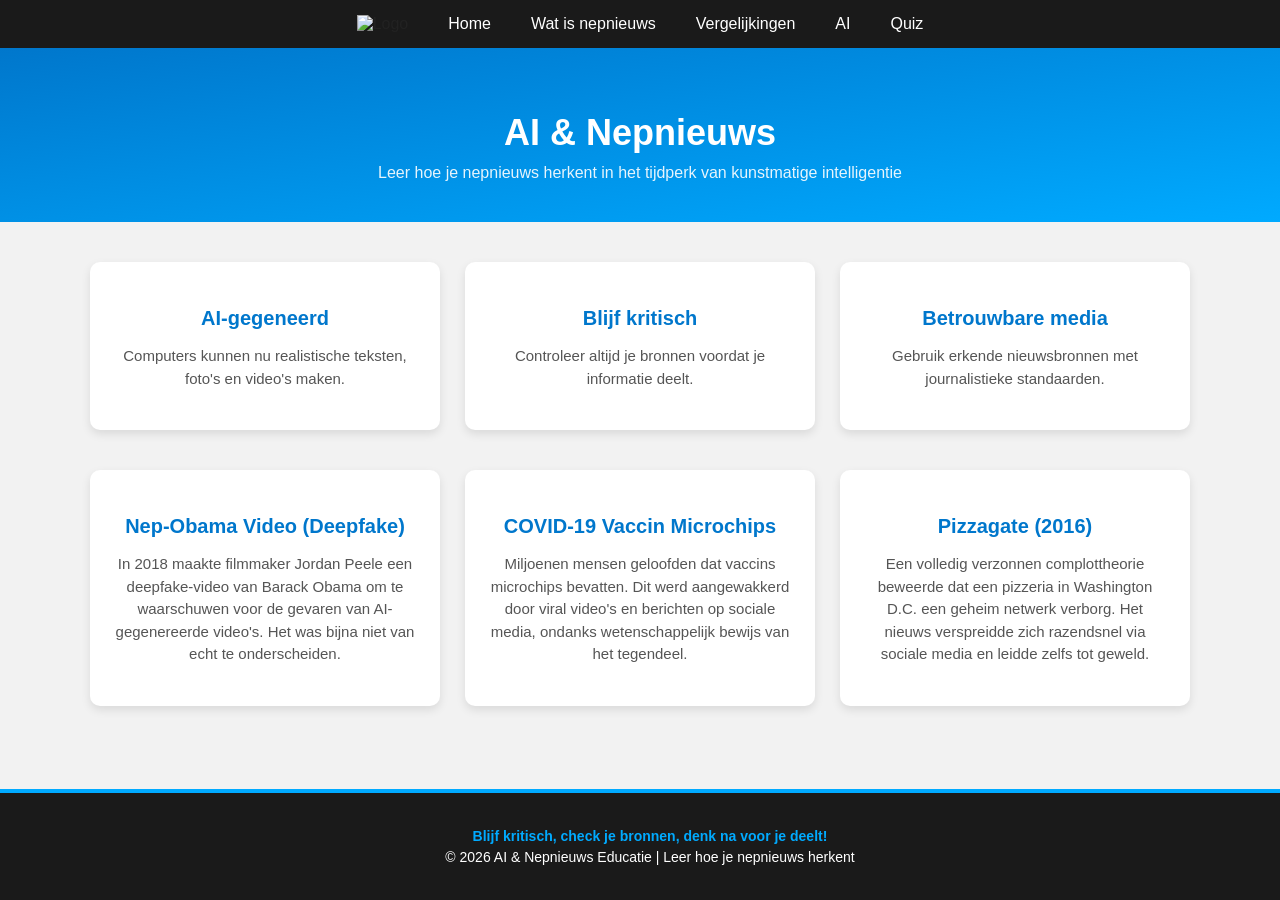
==== commit a8d6ac88: "Enhance index.html with new information sections Added new sections discussing deepfake videos and m" ====
--- a/index.html
+++ b/index.html
@@ -9,11 +9,12 @@
 
   
   <nav>
+    <img class="nav-logo" src="logo.jpg" alt="Logo">
     <a href="#">Home</a>
     <a href="wat-is-nepnieuws.html">Wat is nepnieuws</a>
     <a href="#">Vergelijkingen</a>
     <a href="#">AI</a>
-    <a href="#">Quiz</a>
+    <a href="quiz.html">Quiz</a>
   </nav>
 
   
@@ -40,6 +41,23 @@
     </div>
   </div>
 
+  <div class="container">
+    <div class="box">
+      <h3>Nep-Obama Video (Deepfake)</h3>
+      <p>In 2018 maakte filmmaker Jordan Peele een deepfake-video van Barack Obama om te waarschuwen voor de gevaren van AI-gegenereerde video's. Het was bijna niet van echt te onderscheiden.</p>
+    </div>
+
+    <div class="box">
+      <h3>COVID-19 Vaccin Microchips</h3>
+      <p>Miljoenen mensen geloofden dat vaccins microchips bevatten. Dit werd aangewakkerd door viral video's en berichten op sociale media, ondanks wetenschappelijk bewijs van het tegendeel.</p>
+    </div>
+
+    <div class="box">
+      <h3>Pizzagate (2016)</h3>
+      <p>Een volledig verzonnen complottheorie beweerde dat een pizzeria in Washington D.C. een geheim netwerk verborg. Het nieuws verspreidde zich razendsnel via sociale media en leidde zelfs tot geweld.</p>
+    </div>
+  </div>
+
 
   <footer>
     <p><strong>Blijf kritisch, check je bronnen, denk na voor je deelt!</strong></p>
